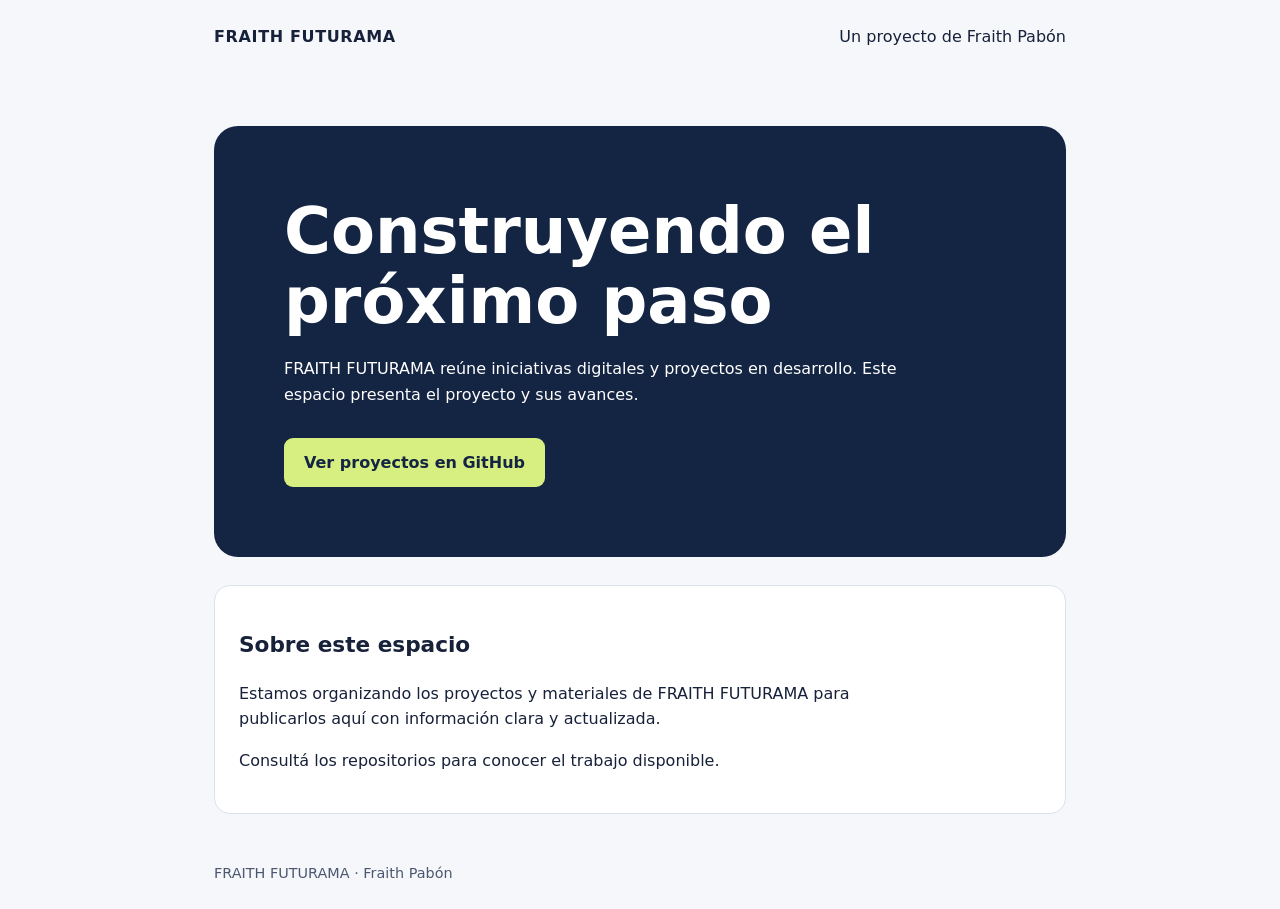
==== index.html @ 14695d74 "Add functional homepage for FRAITH FUTURAMA" ====
<!doctype html>
<html lang="es">
<head>
  <meta charset="utf-8">
  <meta name="viewport" content="width=device-width, initial-scale=1">
  <meta name="description" content="FRAITH FUTURAMA: proyectos e iniciativas de Fraith Pabón.">
  <title>FRAITH FUTURAMA</title>
  <style>
    :root { color-scheme: light; font-family: system-ui, -apple-system, Segoe UI, sans-serif; }
    * { box-sizing: border-box; }
    body { margin: 0; background: #f5f7fb; color: #17213a; line-height: 1.6; }
    header, main, footer { max-width: 900px; margin: auto; padding: 24px; }
    header { display: flex; justify-content: space-between; align-items: center; gap: 16px; }
    .brand { font-weight: 800; letter-spacing: .04em; }
    .hero { margin: 28px 0; padding: clamp(28px, 7vw, 70px); border-radius: 24px; background: #142443; color: white; }
    h1 { font-size: clamp(2rem, 6vw, 4rem); line-height: 1.1; margin: 0 0 20px; }
    h2 { font-size: 1.35rem; }
    p { max-width: 65ch; }
    .button { display: inline-block; margin-top: 14px; padding: 12px 20px; border-radius: 9px; background: #d7ee80; color: #142443; font-weight: 700; text-decoration: none; }
    .button:focus-visible, a:focus-visible { outline: 3px solid #eead4d; outline-offset: 3px; }
    .card { padding: 24px; border: 1px solid #dbe2ed; border-radius: 16px; background: white; }
    footer { color: #4b5870; font-size: .9rem; }
  </style>
</head>
<body>
  <header><span class="brand">FRAITH FUTURAMA</span><span>Un proyecto de Fraith Pabón</span></header>
  <main>
    <section class="hero" aria-labelledby="inicio">
      <h1 id="inicio">Construyendo el próximo paso</h1>
      <p>FRAITH FUTURAMA reúne iniciativas digitales y proyectos en desarrollo. Este espacio presenta el proyecto y sus avances.</p>
      <a class="button" href="https://github.com/fraith-neurolynk" rel="noopener noreferrer">Ver proyectos en GitHub</a>
    </section>
    <section class="card" aria-labelledby="proyecto">
      <h2 id="proyecto">Sobre este espacio</h2>
      <p>Estamos organizando los proyectos y materiales de FRAITH FUTURAMA para publicarlos aquí con información clara y actualizada.</p>
      <p>Consultá los repositorios para conocer el trabajo disponible.</p>
    </section>
  </main>
  <footer>FRAITH FUTURAMA · Fraith Pabón</footer>
</body>
</html>
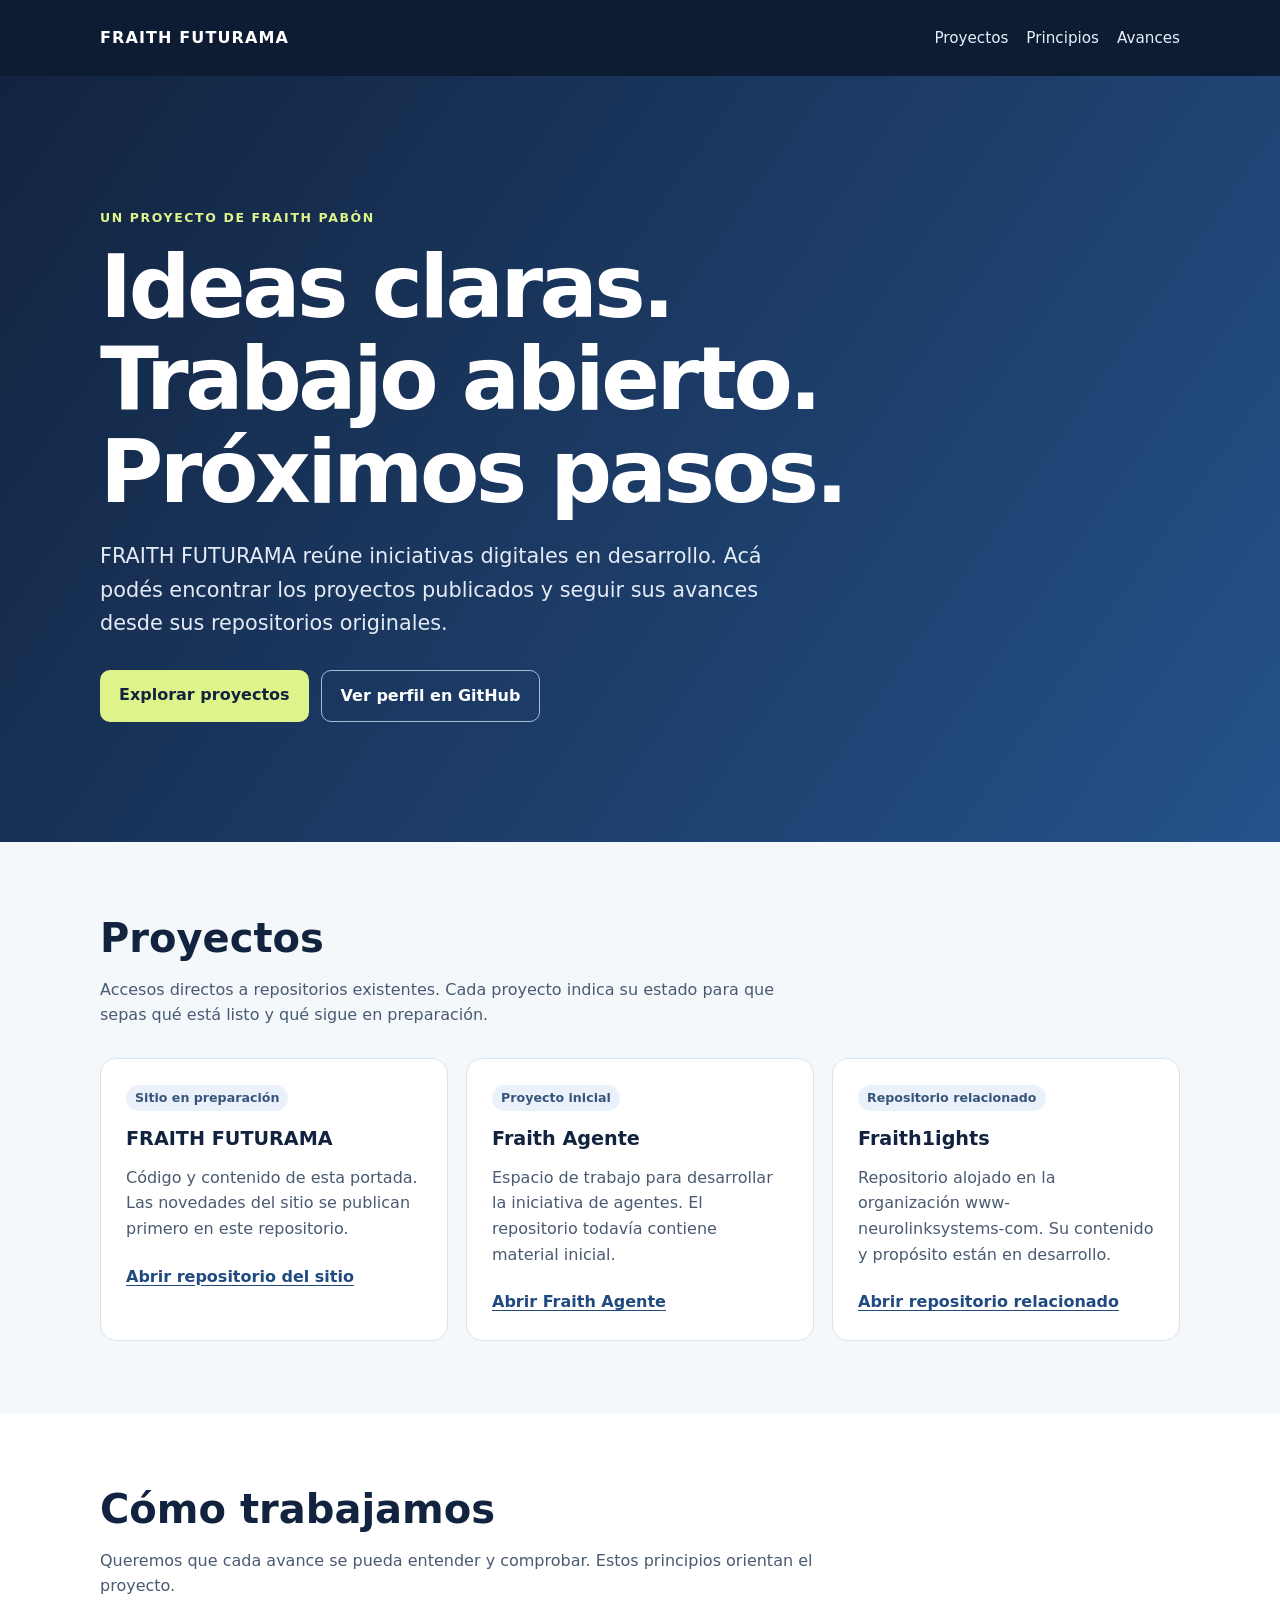
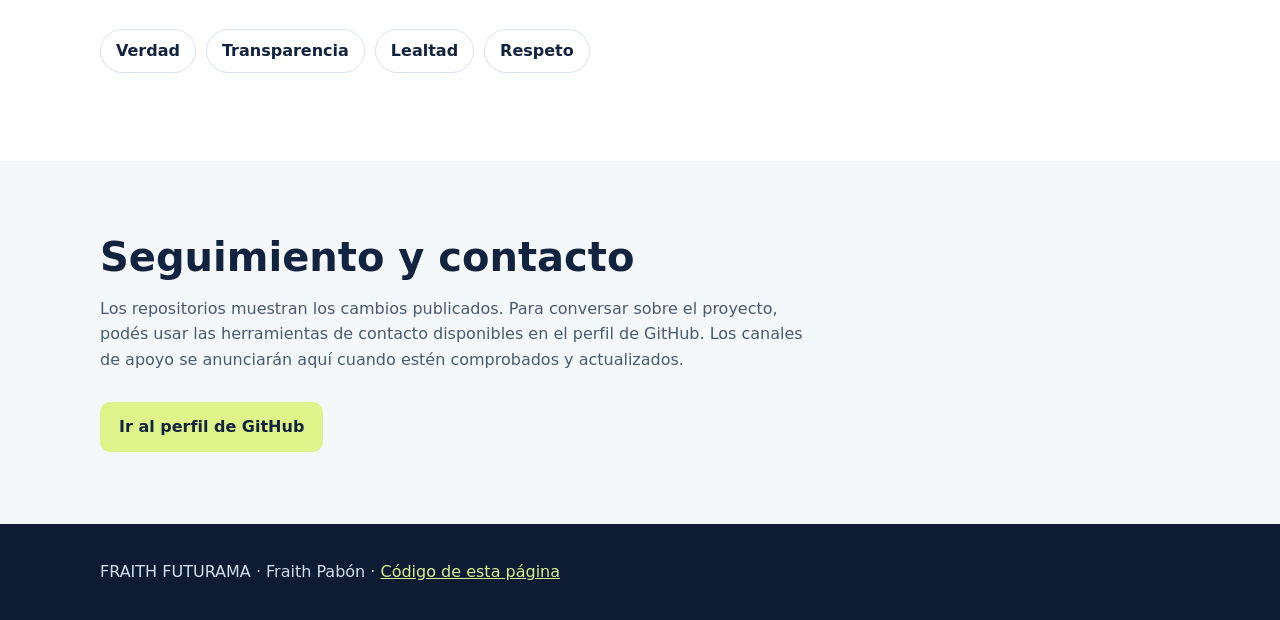
==== commit 3255d58b: "Improve homepage structure and verified project links" ====
--- a/index.html
+++ b/index.html
@@ -3,39 +3,114 @@
 <head>
   <meta charset="utf-8">
   <meta name="viewport" content="width=device-width, initial-scale=1">
-  <meta name="description" content="FRAITH FUTURAMA: proyectos e iniciativas de Fraith Pabón.">
-  <title>FRAITH FUTURAMA</title>
+  <meta name="description" content="FRAITH FUTURAMA: iniciativas digitales, proyectos abiertos y avances de Fraith Pabón.">
+  <meta name="theme-color" content="#12233f">
+  <title>FRAITH FUTURAMA · Proyectos y avances</title>
   <style>
-    :root { color-scheme: light; font-family: system-ui, -apple-system, Segoe UI, sans-serif; }
-    * { box-sizing: border-box; }
-    body { margin: 0; background: #f5f7fb; color: #17213a; line-height: 1.6; }
-    header, main, footer { max-width: 900px; margin: auto; padding: 24px; }
-    header { display: flex; justify-content: space-between; align-items: center; gap: 16px; }
-    .brand { font-weight: 800; letter-spacing: .04em; }
-    .hero { margin: 28px 0; padding: clamp(28px, 7vw, 70px); border-radius: 24px; background: #142443; color: white; }
-    h1 { font-size: clamp(2rem, 6vw, 4rem); line-height: 1.1; margin: 0 0 20px; }
-    h2 { font-size: 1.35rem; }
-    p { max-width: 65ch; }
-    .button { display: inline-block; margin-top: 14px; padding: 12px 20px; border-radius: 9px; background: #d7ee80; color: #142443; font-weight: 700; text-decoration: none; }
-    .button:focus-visible, a:focus-visible { outline: 3px solid #eead4d; outline-offset: 3px; }
-    .card { padding: 24px; border: 1px solid #dbe2ed; border-radius: 16px; background: white; }
-    footer { color: #4b5870; font-size: .9rem; }
+    :root { color-scheme: light; --ink:#12233f; --muted:#495a71; --blue:#204a80; --line:#d9e3ec; --pale:#f4f8fb; --lime:#def38a; font-family:system-ui,-apple-system,"Segoe UI",sans-serif; }
+    * { box-sizing:border-box; }
+    html { scroll-behavior:smooth; }
+    body { margin:0; color:var(--ink); background:#fff; line-height:1.6; }
+    a { color:var(--blue); }
+    a:focus-visible { outline:3px solid #e99b36; outline-offset:4px; border-radius:3px; }
+    .wrap { width:min(100% - 40px,1080px); margin-inline:auto; }
+    .skip { position:absolute; left:-9999px; top:8px; background:#fff; padding:8px; z-index:10; }
+    .skip:focus { left:8px; }
+    .top { background:#0e1c33; color:#fff; }
+    .nav { min-height:76px; display:flex; align-items:center; justify-content:space-between; gap:20px; }
+    .logo { color:#fff; text-decoration:none; font-weight:800; letter-spacing:.07em; }
+    nav { display:flex; flex-wrap:wrap; gap:18px; }
+    nav a { color:#e7effb; text-decoration:none; font-size:.95rem; }
+    nav a:hover { text-decoration:underline; }
+    .hero { padding:clamp(65px,10vw,120px) 0; background:linear-gradient(125deg,#12233f,#25528a); color:#fff; }
+    .eyebrow { color:var(--lime); font-weight:800; letter-spacing:.13em; text-transform:uppercase; font-size:.78rem; }
+    h1 { max-width:800px; font-size:clamp(2.4rem,7vw,5.4rem); line-height:1.07; margin:12px 0 22px; letter-spacing:-.04em; }
+    .lead { max-width:670px; font-size:clamp(1.05rem,2.4vw,1.3rem); color:#e4ebf6; }
+    .actions { display:flex; gap:12px; flex-wrap:wrap; margin-top:30px; }
+    .button { display:inline-block; padding:12px 19px; border-radius:10px; background:var(--lime); color:var(--ink); font-weight:800; text-decoration:none; }
+    .button.alt { background:transparent; border:1px solid #a8bdd6; color:#fff; }
+    section.content { padding:72px 0; }
+    section.shade { background:var(--pale); }
+    h2 { font-size:clamp(1.7rem,3.5vw,2.5rem); line-height:1.2; margin:0 0 15px; }
+    .intro { max-width:720px; color:var(--muted); margin:0 0 30px; }
+    .grid { display:grid; grid-template-columns:repeat(auto-fit,minmax(250px,1fr)); gap:18px; }
+    .card { border:1px solid var(--line); border-radius:16px; background:#fff; padding:25px; }
+    .card h3 { margin:0 0 10px; font-size:1.2rem; }
+    .card p { color:var(--muted); margin:0 0 22px; }
+    .card a { font-weight:750; text-underline-offset:3px; overflow-wrap:anywhere; }
+    .tag { display:inline-block; color:#37557b; background:#eaf1fa; padding:3px 9px; border-radius:99px; font-size:.79rem; font-weight:700; margin-bottom:13px; }
+    .values { display:flex; gap:10px; flex-wrap:wrap; padding:0; list-style:none; }
+    .values li { border:1px solid var(--line); border-radius:99px; padding:8px 15px; font-weight:700; }
+    footer { background:#0e1c33; color:#d3deed; padding:35px 0; }
+    footer a { color:#d8ee93; }
+    @media(max-width:650px) { .nav { align-items:flex-start; flex-direction:column; padding-block:17px; } nav { gap:12px; } section.content { padding:52px 0; } }
   </style>
 </head>
 <body>
-  <header><span class="brand">FRAITH FUTURAMA</span><span>Un proyecto de Fraith Pabón</span></header>
-  <main>
-    <section class="hero" aria-labelledby="inicio">
-      <h1 id="inicio">Construyendo el próximo paso</h1>
-      <p>FRAITH FUTURAMA reúne iniciativas digitales y proyectos en desarrollo. Este espacio presenta el proyecto y sus avances.</p>
-      <a class="button" href="https://github.com/fraith-neurolynk" rel="noopener noreferrer">Ver proyectos en GitHub</a>
+  <a class="skip" href="#contenido">Saltar al contenido</a>
+  <header class="top">
+    <div class="wrap nav">
+      <a class="logo" href="#inicio">FRAITH FUTURAMA</a>
+      <nav aria-label="Navegación principal">
+        <a href="#proyectos">Proyectos</a>
+        <a href="#principios">Principios</a>
+        <a href="#avances">Avances</a>
+      </nav>
+    </div>
+  </header>
+  <main id="contenido">
+    <div class="hero" id="inicio">
+      <div class="wrap">
+        <p class="eyebrow">Un proyecto de Fraith Pabón</p>
+        <h1>Ideas claras. Trabajo abierto. Próximos pasos.</h1>
+        <p class="lead">FRAITH FUTURAMA reúne iniciativas digitales en desarrollo. Acá podés encontrar los proyectos publicados y seguir sus avances desde sus repositorios originales.</p>
+        <div class="actions">
+          <a class="button" href="#proyectos">Explorar proyectos</a>
+          <a class="button alt" href="https://github.com/fraith-neurolynk">Ver perfil en GitHub</a>
+        </div>
+      </div>
+    </div>
+    <section class="content shade" id="proyectos" aria-labelledby="titulo-proyectos">
+      <div class="wrap">
+        <h2 id="titulo-proyectos">Proyectos</h2>
+        <p class="intro">Accesos directos a repositorios existentes. Cada proyecto indica su estado para que sepas qué está listo y qué sigue en preparación.</p>
+        <div class="grid">
+          <article class="card">
+            <span class="tag">Sitio en preparación</span>
+            <h3>FRAITH FUTURAMA</h3>
+            <p>Código y contenido de esta portada. Las novedades del sitio se publican primero en este repositorio.</p>
+            <a href="https://github.com/fraith-neurolynk/fraith1ights.github.io">Abrir repositorio del sitio</a>
+          </article>
+          <article class="card">
+            <span class="tag">Proyecto inicial</span>
+            <h3>Fraith Agente</h3>
+            <p>Espacio de trabajo para desarrollar la iniciativa de agentes. El repositorio todavía contiene material inicial.</p>
+            <a href="https://github.com/fraith-neurolynk/fraith-agente">Abrir Fraith Agente</a>
+          </article>
+          <article class="card">
+            <span class="tag">Repositorio relacionado</span>
+            <h3>Fraith1ights</h3>
+            <p>Repositorio alojado en la organización www-neurolinksystems-com. Su contenido y propósito están en desarrollo.</p>
+            <a href="https://github.com/www-neurolinksystems-com/fraith1ights">Abrir repositorio relacionado</a>
+          </article>
+        </div>
+      </div>
     </section>
-    <section class="card" aria-labelledby="proyecto">
-      <h2 id="proyecto">Sobre este espacio</h2>
-      <p>Estamos organizando los proyectos y materiales de FRAITH FUTURAMA para publicarlos aquí con información clara y actualizada.</p>
-      <p>Consultá los repositorios para conocer el trabajo disponible.</p>
+    <section class="content" id="principios" aria-labelledby="titulo-principios">
+      <div class="wrap">
+        <h2 id="titulo-principios">Cómo trabajamos</h2>
+        <p class="intro">Queremos que cada avance se pueda entender y comprobar. Estos principios orientan el proyecto.</p>
+        <ul class="values"><li>Verdad</li><li>Transparencia</li><li>Lealtad</li><li>Respeto</li></ul>
+      </div>
+    </section>
+    <section class="content shade" id="avances" aria-labelledby="titulo-avances">
+      <div class="wrap">
+        <h2 id="titulo-avances">Seguimiento y contacto</h2>
+        <p class="intro">Los repositorios muestran los cambios publicados. Para conversar sobre el proyecto, podés usar las herramientas de contacto disponibles en el perfil de GitHub. Los canales de apoyo se anunciarán aquí cuando estén comprobados y actualizados.</p>
+        <a class="button" href="https://github.com/fraith-neurolynk">Ir al perfil de GitHub</a>
+      </div>
     </section>
   </main>
-  <footer>FRAITH FUTURAMA · Fraith Pabón</footer>
+  <footer><div class="wrap">FRAITH FUTURAMA · Fraith Pabón · <a href="https://github.com/fraith-neurolynk/fraith1ights.github.io">Código de esta página</a></div></footer>
 </body>
 </html>
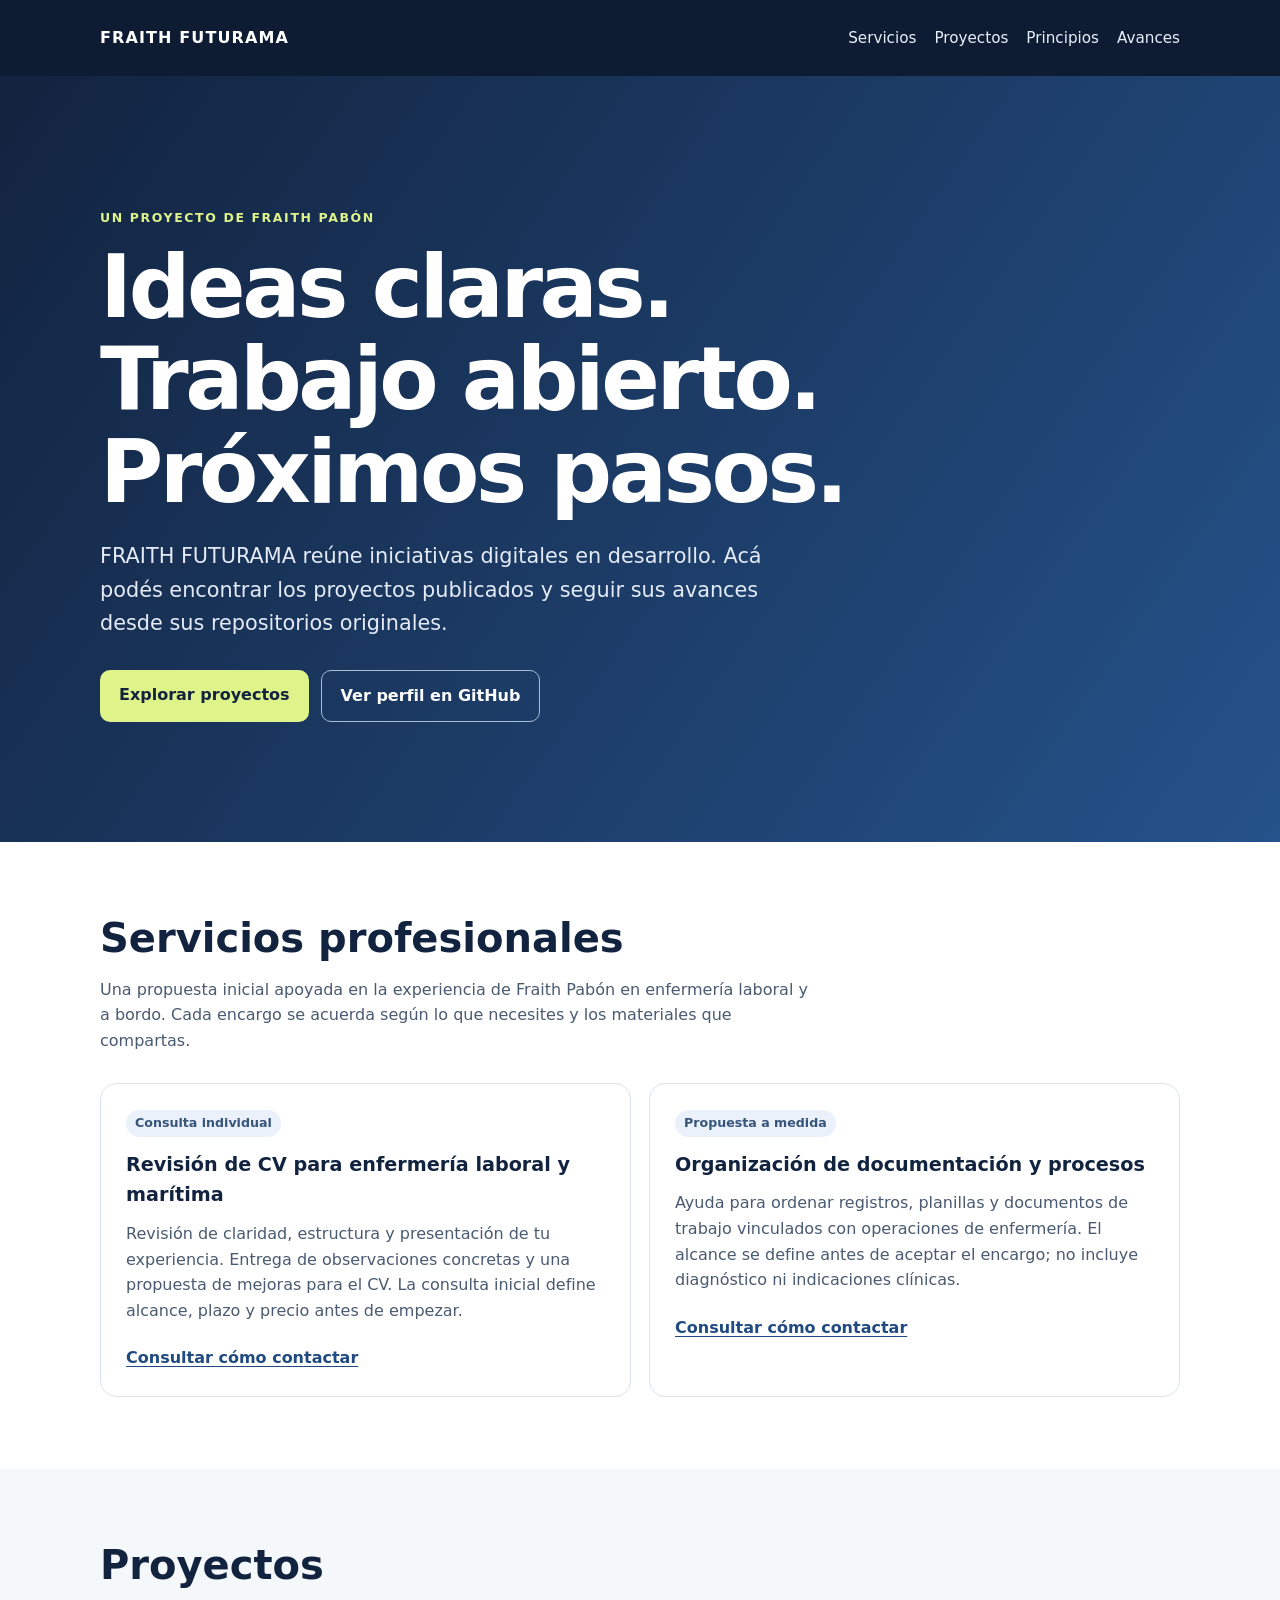
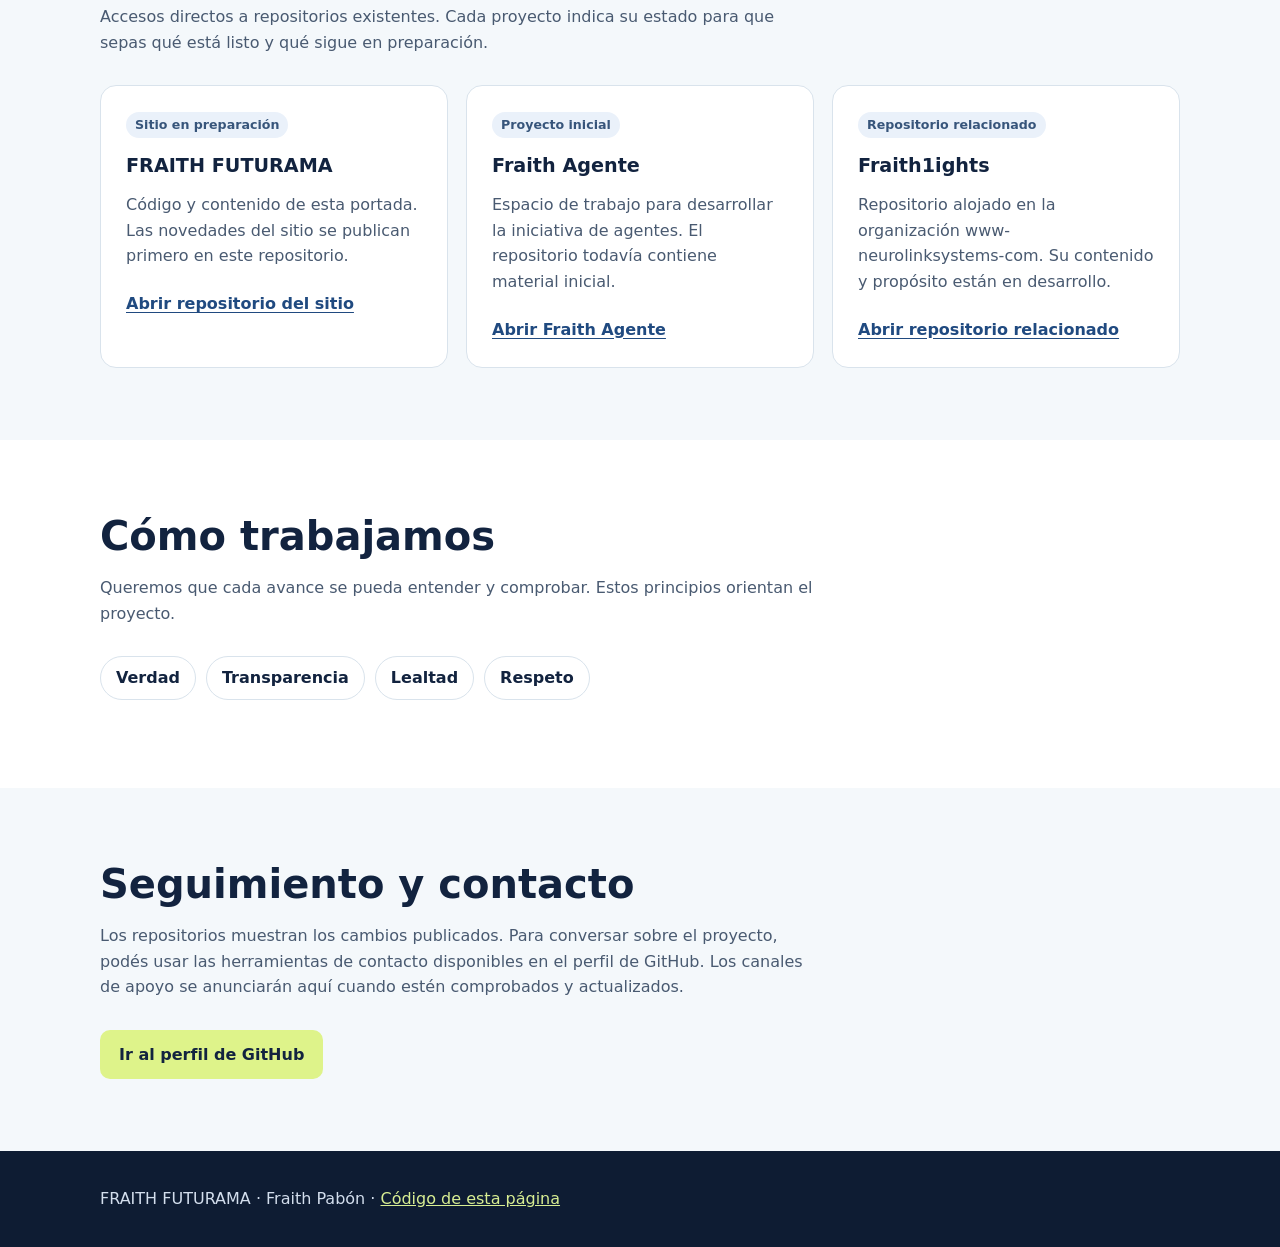
==== commit c86982cd: "Presentar servicios profesionales concretos en la portada" ====
--- a/index.html
+++ b/index.html
@@ -52,6 +52,7 @@
     <div class="wrap nav">
       <a class="logo" href="#inicio">FRAITH FUTURAMA</a>
       <nav aria-label="Navegación principal">
+        <a href="#servicios">Servicios</a>
         <a href="#proyectos">Proyectos</a>
         <a href="#principios">Principios</a>
         <a href="#avances">Avances</a>
@@ -70,6 +71,26 @@
         </div>
       </div>
     </div>
+    <section class="content" id="servicios" aria-labelledby="titulo-servicios">
+      <div class="wrap">
+        <h2 id="titulo-servicios">Servicios profesionales</h2>
+        <p class="intro">Una propuesta inicial apoyada en la experiencia de Fraith Pabón en enfermería laboral y a bordo. Cada encargo se acuerda según lo que necesites y los materiales que compartas.</p>
+        <div class="grid">
+          <article class="card">
+            <span class="tag">Consulta individual</span>
+            <h3>Revisión de CV para enfermería laboral y marítima</h3>
+            <p>Revisión de claridad, estructura y presentación de tu experiencia. Entrega de observaciones concretas y una propuesta de mejoras para el CV. La consulta inicial define alcance, plazo y precio antes de empezar.</p>
+            <a href="#avances">Consultar cómo contactar</a>
+          </article>
+          <article class="card">
+            <span class="tag">Propuesta a medida</span>
+            <h3>Organización de documentación y procesos</h3>
+            <p>Ayuda para ordenar registros, planillas y documentos de trabajo vinculados con operaciones de enfermería. El alcance se define antes de aceptar el encargo; no incluye diagnóstico ni indicaciones clínicas.</p>
+            <a href="#avances">Consultar cómo contactar</a>
+          </article>
+        </div>
+      </div>
+    </section>
     <section class="content shade" id="proyectos" aria-labelledby="titulo-proyectos">
       <div class="wrap">
         <h2 id="titulo-proyectos">Proyectos</h2>
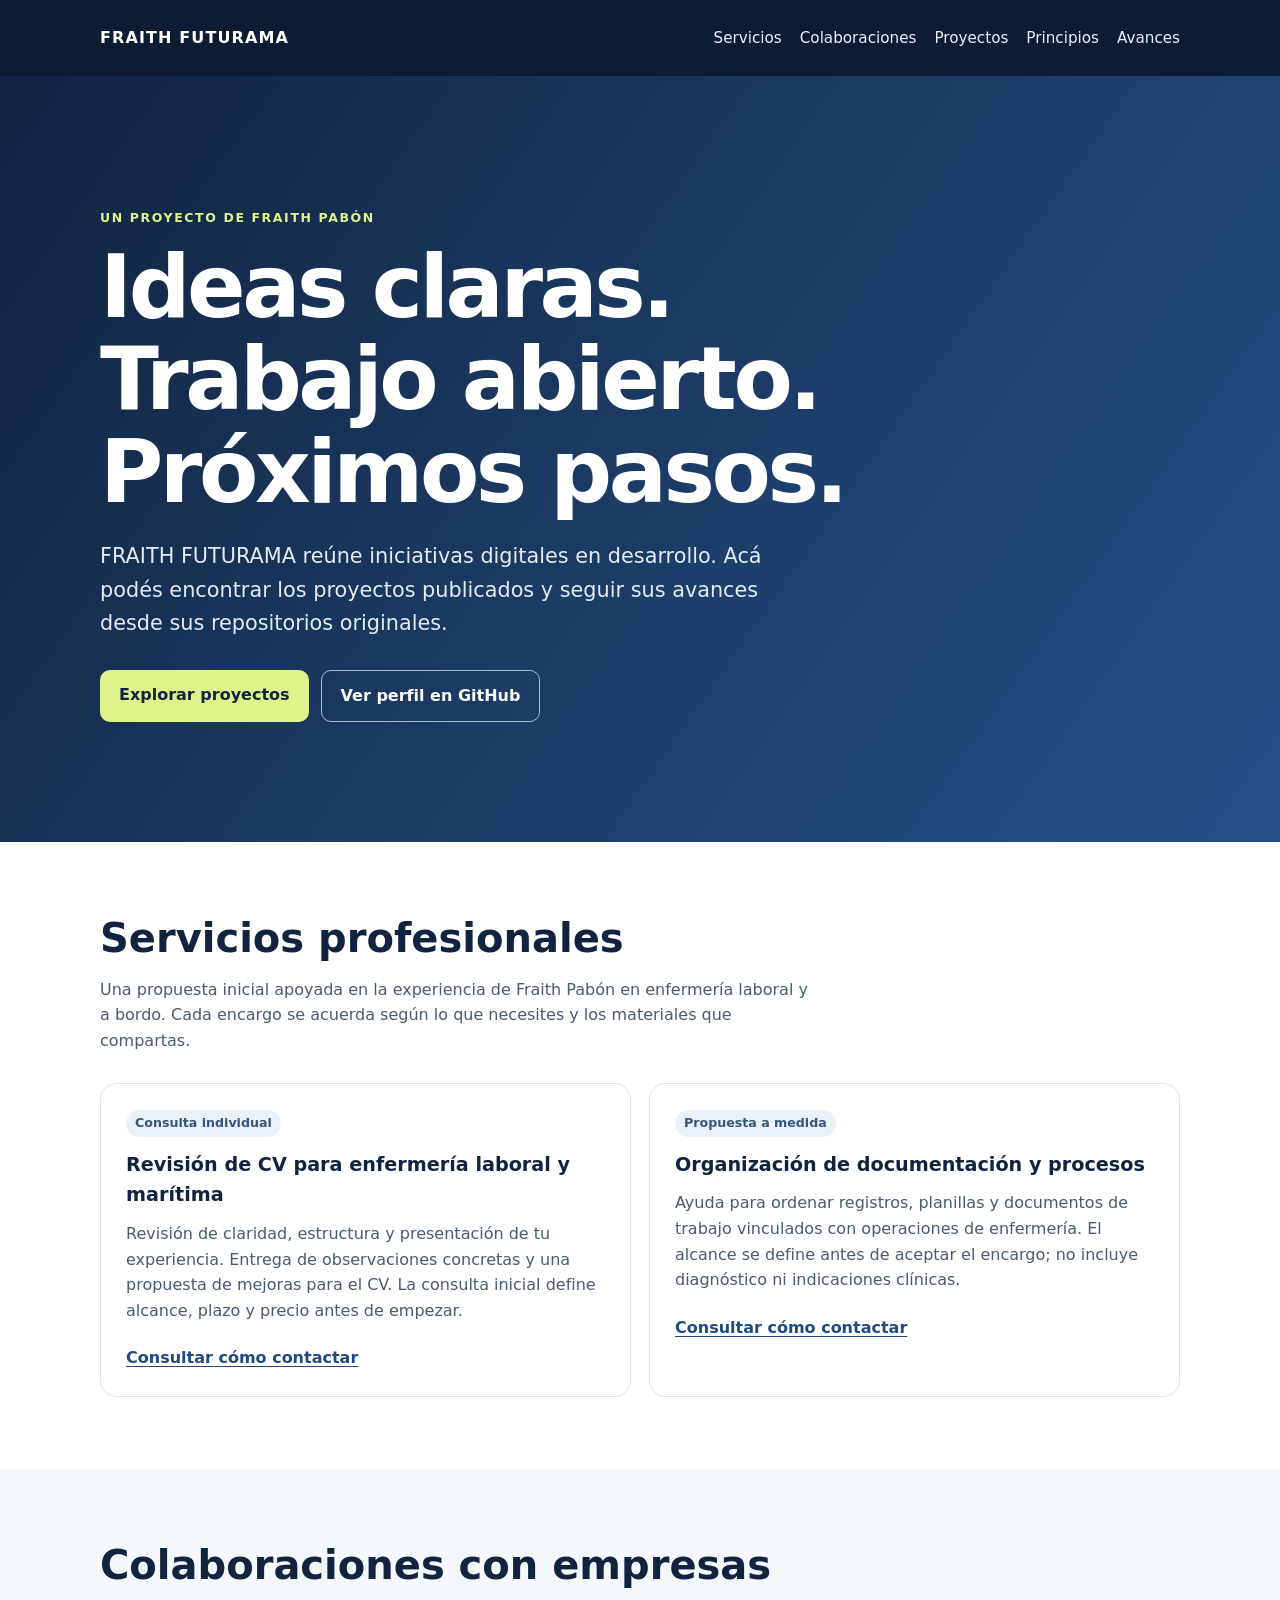
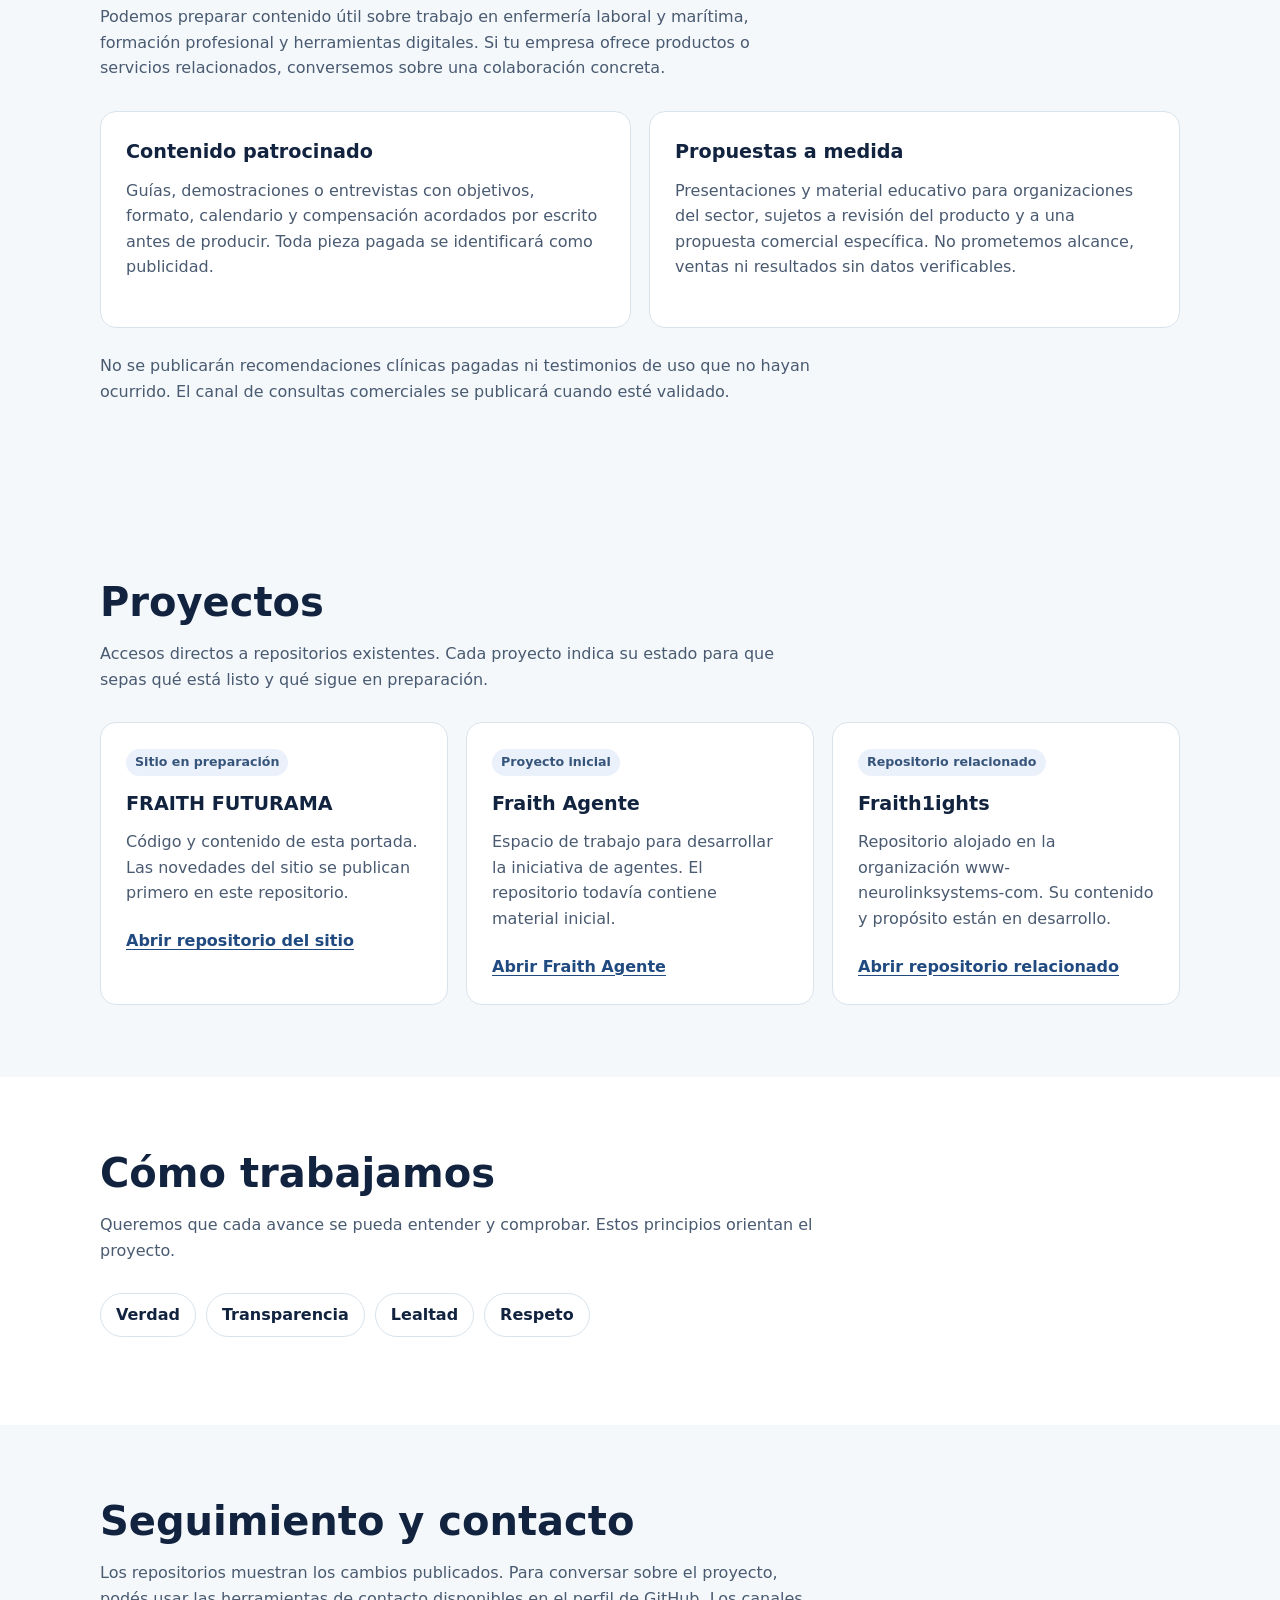
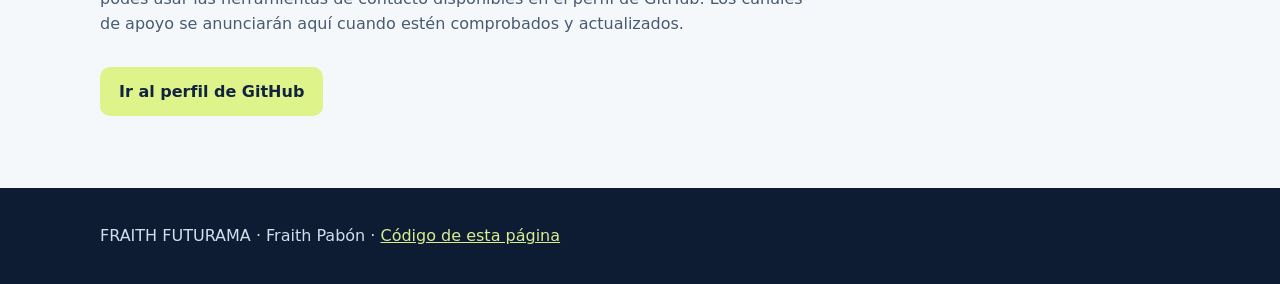
==== commit b72c93d9: "Abrir línea de colaboraciones comerciales transparentes" ====
--- a/index.html
+++ b/index.html
@@ -53,6 +53,7 @@
       <a class="logo" href="#inicio">FRAITH FUTURAMA</a>
       <nav aria-label="Navegación principal">
         <a href="#servicios">Servicios</a>
+        <a href="#colaboraciones">Colaboraciones</a>
         <a href="#proyectos">Proyectos</a>
         <a href="#principios">Principios</a>
         <a href="#avances">Avances</a>
@@ -89,6 +90,23 @@
             <a href="#avances">Consultar cómo contactar</a>
           </article>
         </div>
+      </div>
+    </section>
+    <section class="content shade" id="colaboraciones" aria-labelledby="titulo-colaboraciones">
+      <div class="wrap">
+        <h2 id="titulo-colaboraciones">Colaboraciones con empresas</h2>
+        <p class="intro">Podemos preparar contenido útil sobre trabajo en enfermería laboral y marítima, formación profesional y herramientas digitales. Si tu empresa ofrece productos o servicios relacionados, conversemos sobre una colaboración concreta.</p>
+        <div class="grid">
+          <article class="card">
+            <h3>Contenido patrocinado</h3>
+            <p>Guías, demostraciones o entrevistas con objetivos, formato, calendario y compensación acordados por escrito antes de producir. Toda pieza pagada se identificará como publicidad.</p>
+          </article>
+          <article class="card">
+            <h3>Propuestas a medida</h3>
+            <p>Presentaciones y material educativo para organizaciones del sector, sujetos a revisión del producto y a una propuesta comercial específica. No prometemos alcance, ventas ni resultados sin datos verificables.</p>
+          </article>
+        </div>
+        <p class="intro" style="margin-top:25px">No se publicarán recomendaciones clínicas pagadas ni testimonios de uso que no hayan ocurrido. El canal de consultas comerciales se publicará cuando esté validado.</p>
       </div>
     </section>
     <section class="content shade" id="proyectos" aria-labelledby="titulo-proyectos">
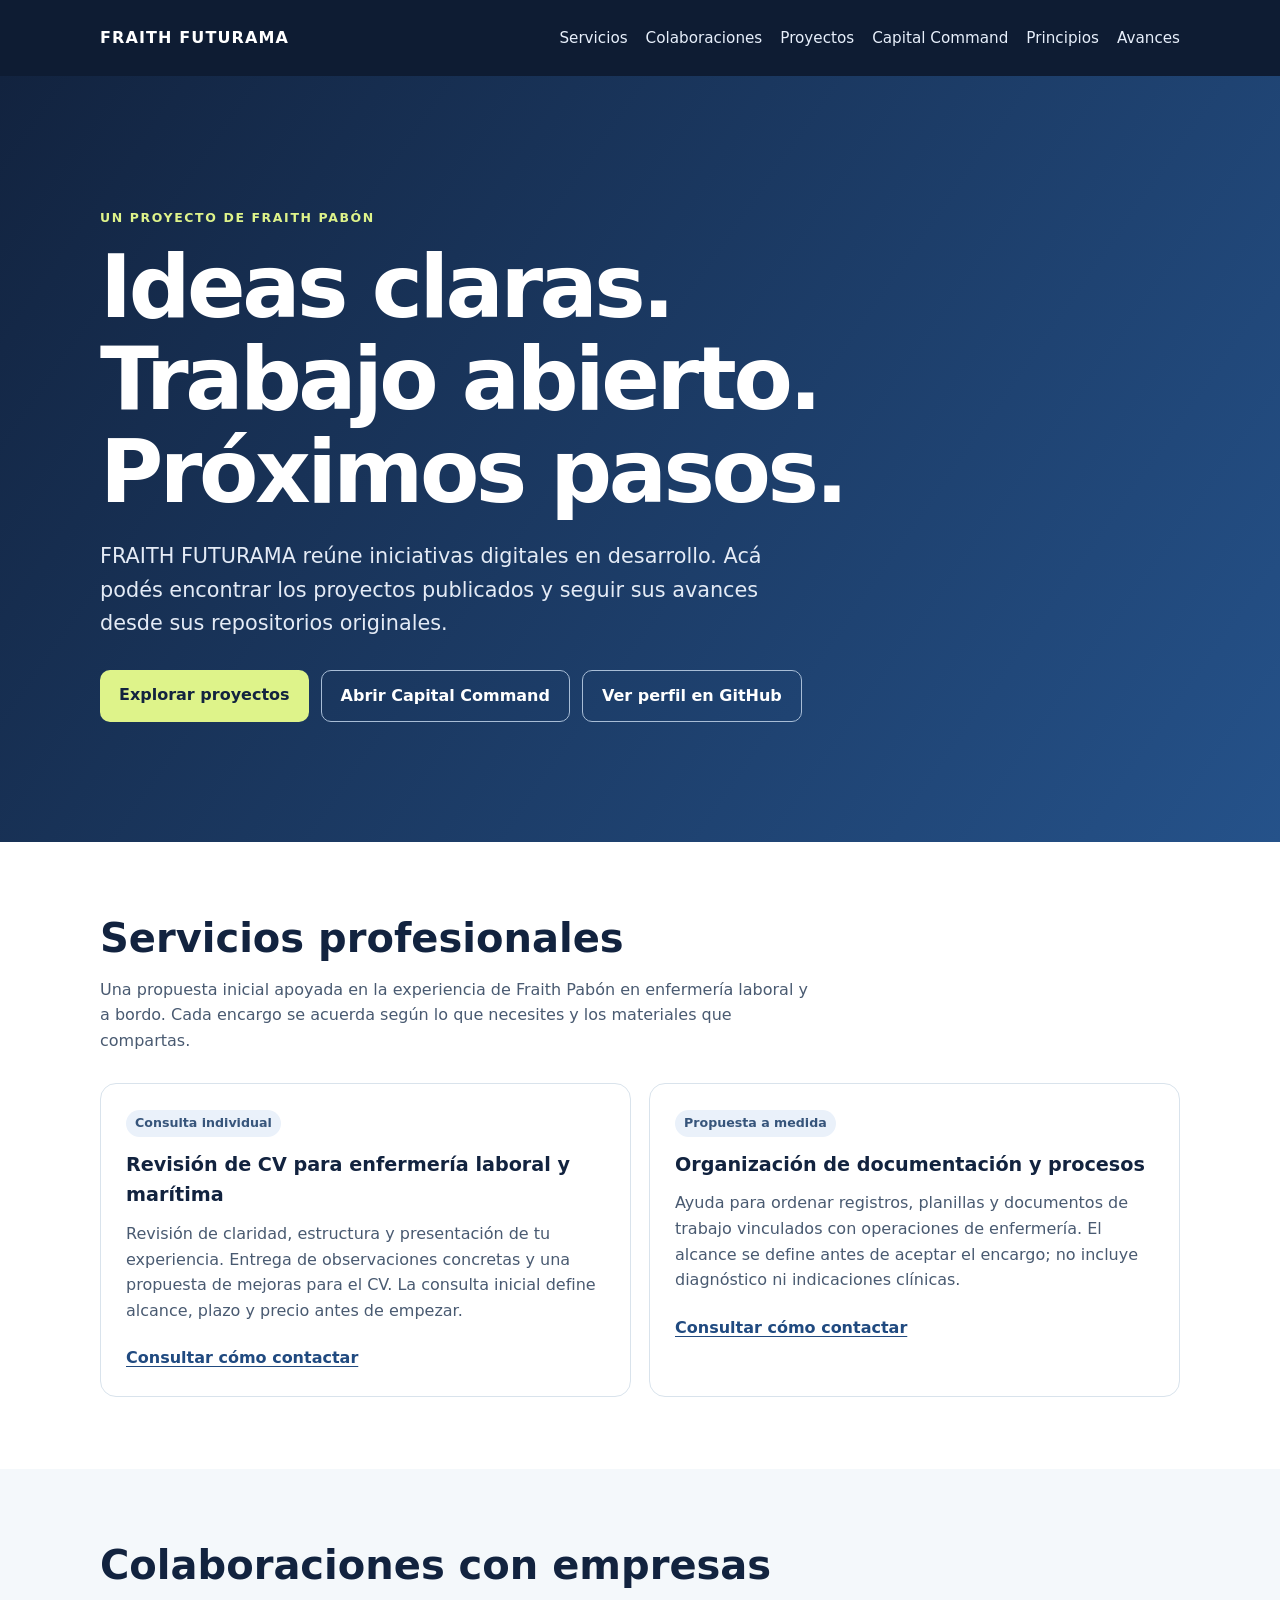
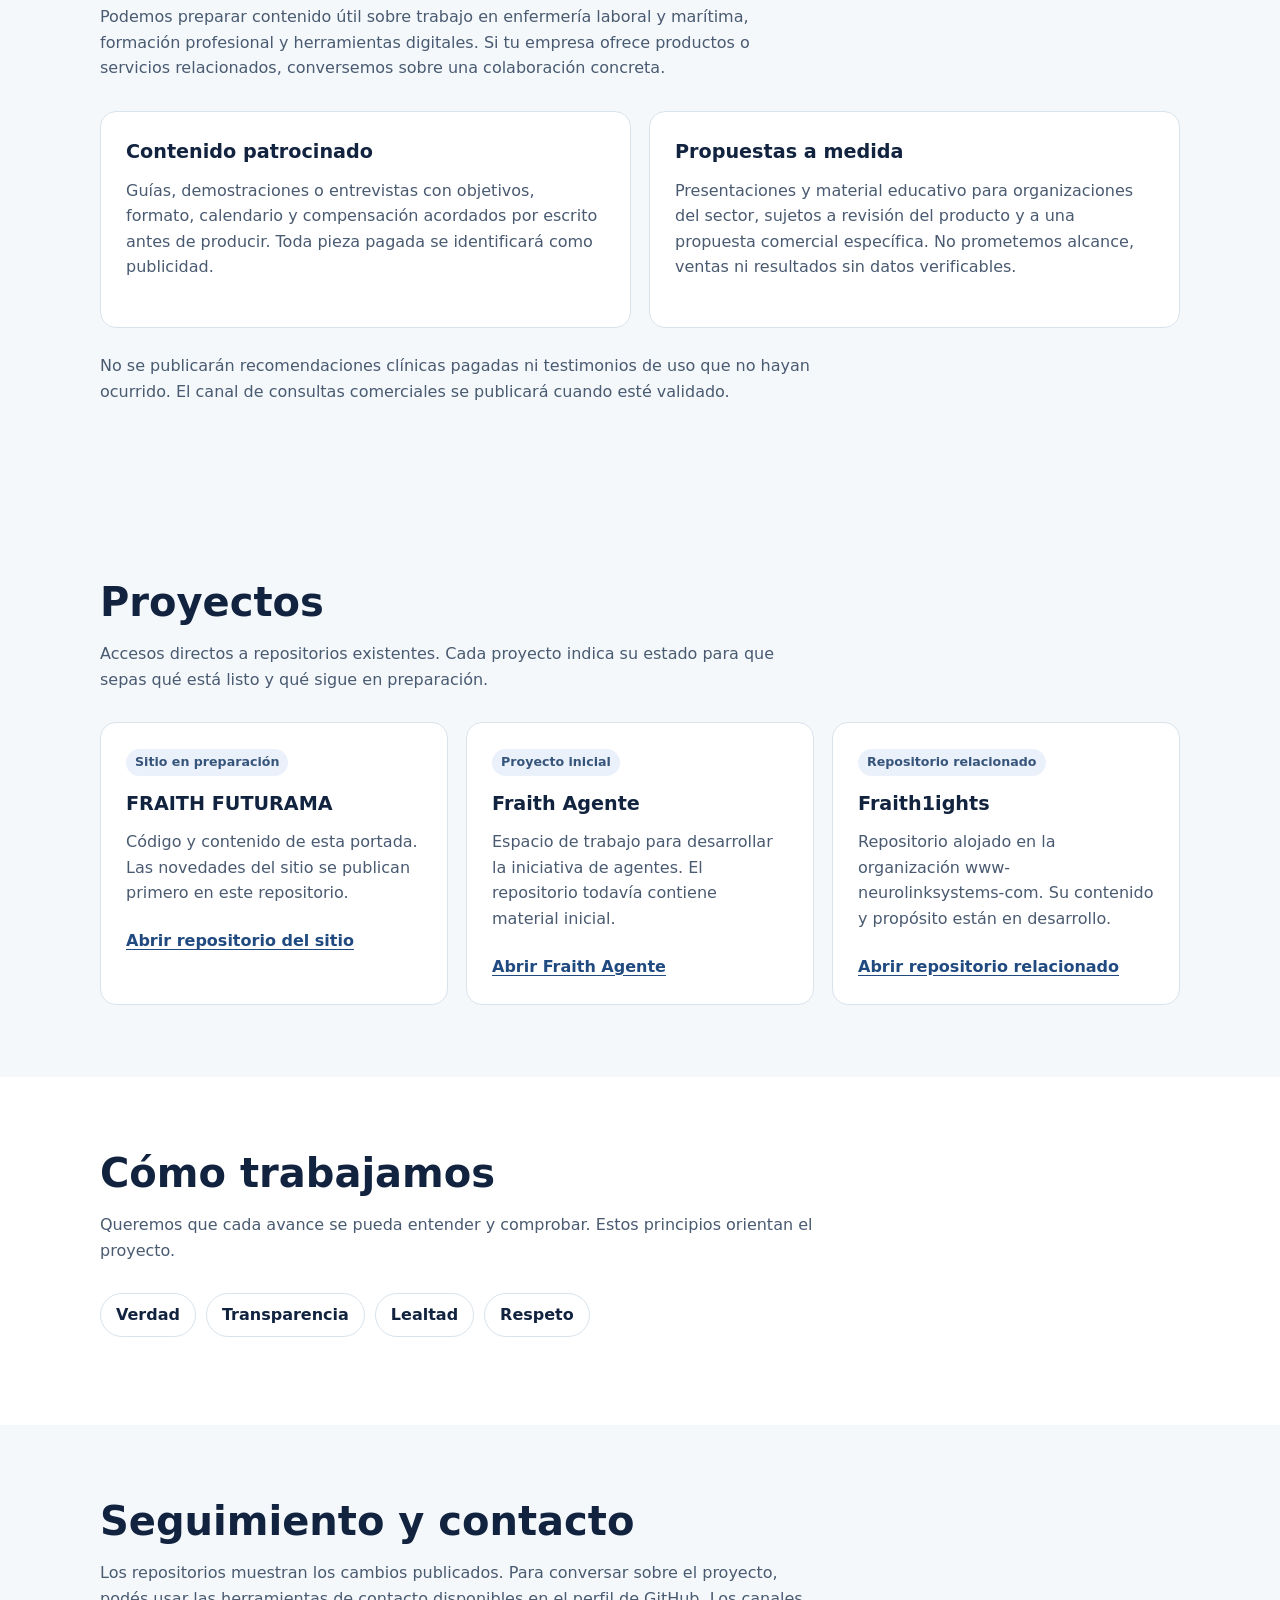
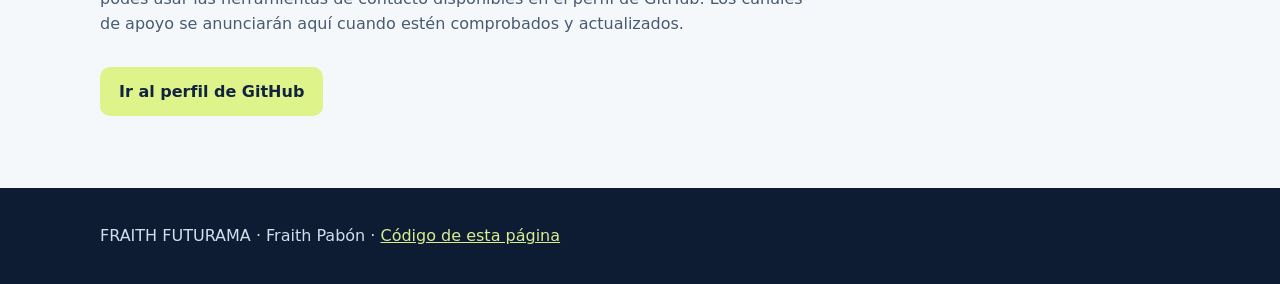
==== commit 41e61a3f: "Link Capital Command from public site" ====
--- a/index.html
+++ b/index.html
@@ -55,6 +55,7 @@
         <a href="#servicios">Servicios</a>
         <a href="#colaboraciones">Colaboraciones</a>
         <a href="#proyectos">Proyectos</a>
+        <a href="capital-command/">Capital Command</a>
         <a href="#principios">Principios</a>
         <a href="#avances">Avances</a>
       </nav>
@@ -68,6 +69,7 @@
         <p class="lead">FRAITH FUTURAMA reúne iniciativas digitales en desarrollo. Acá podés encontrar los proyectos publicados y seguir sus avances desde sus repositorios originales.</p>
         <div class="actions">
           <a class="button" href="#proyectos">Explorar proyectos</a>
+          <a class="button alt" href="capital-command/">Abrir Capital Command</a>
           <a class="button alt" href="https://github.com/fraith-neurolynk">Ver perfil en GitHub</a>
         </div>
       </div>
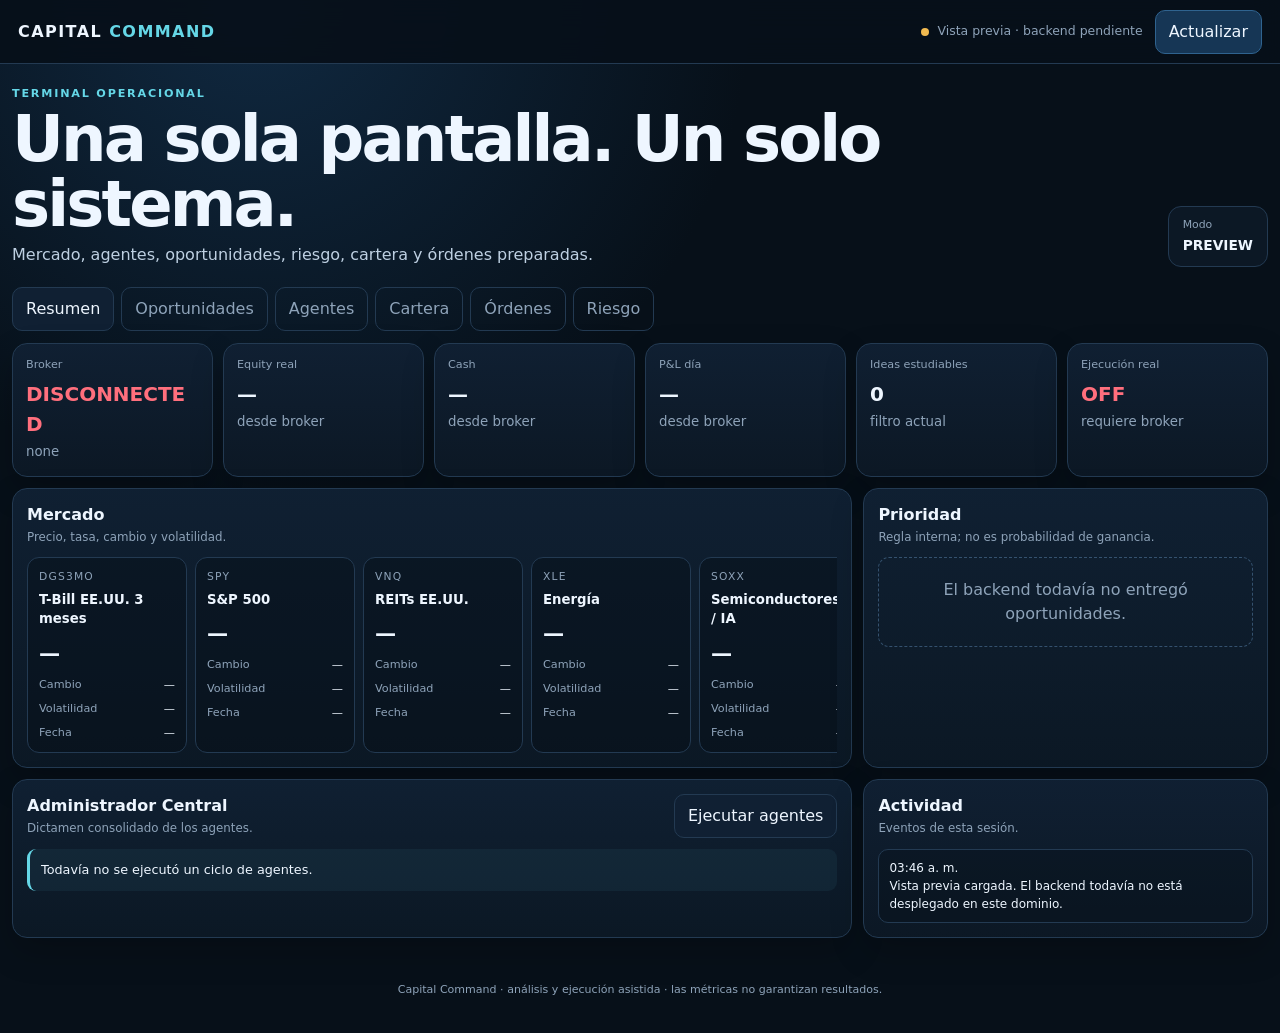
==== commit 9304adf7: "Rebuild as focused Capital Command platform" ====
--- a/index.html
+++ b/index.html
@@ -2,156 +2,140 @@
 <html lang="es">
 <head>
   <meta charset="utf-8">
-  <meta name="viewport" content="width=device-width, initial-scale=1">
-  <meta name="description" content="FRAITH FUTURAMA: iniciativas digitales, proyectos abiertos y avances de Fraith Pabón.">
-  <meta name="theme-color" content="#12233f">
-  <title>FRAITH FUTURAMA · Proyectos y avances</title>
-  <style>
-    :root { color-scheme: light; --ink:#12233f; --muted:#495a71; --blue:#204a80; --line:#d9e3ec; --pale:#f4f8fb; --lime:#def38a; font-family:system-ui,-apple-system,"Segoe UI",sans-serif; }
-    * { box-sizing:border-box; }
-    html { scroll-behavior:smooth; }
-    body { margin:0; color:var(--ink); background:#fff; line-height:1.6; }
-    a { color:var(--blue); }
-    a:focus-visible { outline:3px solid #e99b36; outline-offset:4px; border-radius:3px; }
-    .wrap { width:min(100% - 40px,1080px); margin-inline:auto; }
-    .skip { position:absolute; left:-9999px; top:8px; background:#fff; padding:8px; z-index:10; }
-    .skip:focus { left:8px; }
-    .top { background:#0e1c33; color:#fff; }
-    .nav { min-height:76px; display:flex; align-items:center; justify-content:space-between; gap:20px; }
-    .logo { color:#fff; text-decoration:none; font-weight:800; letter-spacing:.07em; }
-    nav { display:flex; flex-wrap:wrap; gap:18px; }
-    nav a { color:#e7effb; text-decoration:none; font-size:.95rem; }
-    nav a:hover { text-decoration:underline; }
-    .hero { padding:clamp(65px,10vw,120px) 0; background:linear-gradient(125deg,#12233f,#25528a); color:#fff; }
-    .eyebrow { color:var(--lime); font-weight:800; letter-spacing:.13em; text-transform:uppercase; font-size:.78rem; }
-    h1 { max-width:800px; font-size:clamp(2.4rem,7vw,5.4rem); line-height:1.07; margin:12px 0 22px; letter-spacing:-.04em; }
-    .lead { max-width:670px; font-size:clamp(1.05rem,2.4vw,1.3rem); color:#e4ebf6; }
-    .actions { display:flex; gap:12px; flex-wrap:wrap; margin-top:30px; }
-    .button { display:inline-block; padding:12px 19px; border-radius:10px; background:var(--lime); color:var(--ink); font-weight:800; text-decoration:none; }
-    .button.alt { background:transparent; border:1px solid #a8bdd6; color:#fff; }
-    section.content { padding:72px 0; }
-    section.shade { background:var(--pale); }
-    h2 { font-size:clamp(1.7rem,3.5vw,2.5rem); line-height:1.2; margin:0 0 15px; }
-    .intro { max-width:720px; color:var(--muted); margin:0 0 30px; }
-    .grid { display:grid; grid-template-columns:repeat(auto-fit,minmax(250px,1fr)); gap:18px; }
-    .card { border:1px solid var(--line); border-radius:16px; background:#fff; padding:25px; }
-    .card h3 { margin:0 0 10px; font-size:1.2rem; }
-    .card p { color:var(--muted); margin:0 0 22px; }
-    .card a { font-weight:750; text-underline-offset:3px; overflow-wrap:anywhere; }
-    .tag { display:inline-block; color:#37557b; background:#eaf1fa; padding:3px 9px; border-radius:99px; font-size:.79rem; font-weight:700; margin-bottom:13px; }
-    .values { display:flex; gap:10px; flex-wrap:wrap; padding:0; list-style:none; }
-    .values li { border:1px solid var(--line); border-radius:99px; padding:8px 15px; font-weight:700; }
-    footer { background:#0e1c33; color:#d3deed; padding:35px 0; }
-    footer a { color:#d8ee93; }
-    @media(max-width:650px) { .nav { align-items:flex-start; flex-direction:column; padding-block:17px; } nav { gap:12px; } section.content { padding:52px 0; } }
-  </style>
+  <meta name="viewport" content="width=device-width,initial-scale=1">
+  <meta name="theme-color" content="#071019">
+  <meta name="description" content="Capital Command — terminal de inversión asistida por agentes.">
+  <title>Capital Command</title>
+  <link rel="stylesheet" href="styles.css">
 </head>
 <body>
-  <a class="skip" href="#contenido">Saltar al contenido</a>
-  <header class="top">
-    <div class="wrap nav">
-      <a class="logo" href="#inicio">FRAITH FUTURAMA</a>
-      <nav aria-label="Navegación principal">
-        <a href="#servicios">Servicios</a>
-        <a href="#colaboraciones">Colaboraciones</a>
-        <a href="#proyectos">Proyectos</a>
-        <a href="capital-command/">Capital Command</a>
-        <a href="#principios">Principios</a>
-        <a href="#avances">Avances</a>
-      </nav>
+<header class="topbar">
+  <div class="brand">CAPITAL <span>COMMAND</span></div>
+  <div class="system-state"><span id="liveDot" class="dot amber"></span><span id="systemLabel">Conectando…</span></div>
+  <button id="refreshBtn" class="btn primary">Actualizar</button>
+</header>
+
+<main class="shell">
+  <section class="hero">
+    <div>
+      <div class="eyebrow">TERMINAL OPERACIONAL</div>
+      <h1>Una sola pantalla. Un solo sistema.</h1>
+      <p>Mercado, agentes, oportunidades, riesgo, cartera y órdenes preparadas.</p>
     </div>
-  </header>
-  <main id="contenido">
-    <div class="hero" id="inicio">
-      <div class="wrap">
-        <p class="eyebrow">Un proyecto de Fraith Pabón</p>
-        <h1>Ideas claras. Trabajo abierto. Próximos pasos.</h1>
-        <p class="lead">FRAITH FUTURAMA reúne iniciativas digitales en desarrollo. Acá podés encontrar los proyectos publicados y seguir sus avances desde sus repositorios originales.</p>
-        <div class="actions">
-          <a class="button" href="#proyectos">Explorar proyectos</a>
-          <a class="button alt" href="capital-command/">Abrir Capital Command</a>
-          <a class="button alt" href="https://github.com/fraith-neurolynk">Ver perfil en GitHub</a>
+    <div class="modebox">
+      <span>Modo</span>
+      <strong id="tradingMode">—</strong>
+    </div>
+  </section>
+
+  <nav class="tabs">
+    <button class="tab active" data-view="overview">Resumen</button>
+    <button class="tab" data-view="opportunities">Oportunidades</button>
+    <button class="tab" data-view="agents">Agentes</button>
+    <button class="tab" data-view="portfolio">Cartera</button>
+    <button class="tab" data-view="orders">Órdenes</button>
+    <button class="tab" data-view="risk">Riesgo</button>
+  </nav>
+
+  <section id="view-overview" class="view active">
+    <div class="kpis">
+      <article class="kpi"><span>Broker</span><strong id="brokerState">—</strong><small id="brokerProvider">—</small></article>
+      <article class="kpi"><span>Equity real</span><strong id="equity">—</strong><small>desde broker</small></article>
+      <article class="kpi"><span>Cash</span><strong id="cash">—</strong><small>desde broker</small></article>
+      <article class="kpi"><span>P&L día</span><strong id="dayPnl">—</strong><small>desde broker</small></article>
+      <article class="kpi"><span>Ideas estudiables</span><strong id="studyCount">—</strong><small>filtro actual</small></article>
+      <article class="kpi"><span>Ejecución real</span><strong id="executionState">OFF</strong><small>requiere broker</small></article>
+    </div>
+
+    <div class="grid two">
+      <article class="panel">
+        <div class="panel-head"><div><h2>Mercado</h2><p>Precio, tasa, cambio y volatilidad.</p></div></div>
+        <div id="marketCards" class="market-grid"></div>
+      </article>
+      <article class="panel">
+        <div class="panel-head"><div><h2>Prioridad</h2><p>Regla interna; no es probabilidad de ganancia.</p></div></div>
+        <div id="priorityList" class="stack"></div>
+      </article>
+    </div>
+
+    <div class="grid two">
+      <article class="panel">
+        <div class="panel-head">
+          <div><h2>Administrador Central</h2><p>Dictamen consolidado de los agentes.</p></div>
+          <button id="runAgentsBtn" class="btn">Ejecutar agentes</button>
         </div>
+        <div id="centralDecision" class="decision">Todavía no se ejecutó un ciclo de agentes.</div>
+      </article>
+      <article class="panel">
+        <div class="panel-head"><div><h2>Actividad</h2><p>Eventos de esta sesión.</p></div></div>
+        <div id="activityLog" class="stack"></div>
+      </article>
+    </div>
+  </section>
+
+  <section id="view-opportunities" class="view">
+    <article class="panel">
+      <div class="panel-head"><div><h2>Radar de oportunidades</h2><p>Ordenado por prioridad y riesgo.</p></div></div>
+      <div class="tablewrap">
+        <table>
+          <thead><tr><th>Activo</th><th>Prioridad</th><th>Riesgo</th><th>Decisión</th><th>Tesis</th><th>Dato</th></tr></thead>
+          <tbody id="opportunityRows"></tbody>
+        </table>
       </div>
+    </article>
+  </section>
+
+  <section id="view-agents" class="view">
+    <article class="panel">
+      <div class="panel-head"><div><h2>Mesa multiagente</h2><p>Especialistas, control y administrador central.</p></div><button id="runAgentsBtn2" class="btn primary">Ejecutar ciclo</button></div>
+      <div id="agentGrid" class="agent-grid"></div>
+    </article>
+  </section>
+
+  <section id="view-portfolio" class="view">
+    <article class="panel">
+      <div class="panel-head"><div><h2>Cartera real</h2><p>Se llenará desde el broker autenticado.</p></div></div>
+      <div id="portfolioEmpty" class="empty">Broker todavía no conectado. No se inventan posiciones.</div>
+    </article>
+  </section>
+
+  <section id="view-orders" class="view">
+    <div class="grid two">
+      <article class="panel">
+        <div class="panel-head"><div><h2>Ticket de orden</h2><p>Primero se prepara el borrador.</p></div></div>
+        <div class="formgrid">
+          <label>Activo<input id="orderSymbol" value="SPY"></label>
+          <label>Lado<select id="orderSide"><option value="BUY">COMPRAR</option><option value="SELL">VENDER</option></select></label>
+          <label>Tipo<select id="orderType"><option value="LIMIT">LIMIT</option><option value="MARKET">MARKET</option></select></label>
+          <label>Cantidad<input id="orderQty" type="number" min="0.0001" step="0.0001" value="1"></label>
+          <label>Precio límite USD<input id="orderPrice" type="number" min="0.01" step="0.01"></label>
+        </div>
+        <button id="draftBtn" class="btn primary full">Preparar borrador</button>
+      </article>
+      <article class="panel">
+        <div class="panel-head"><div><h2>Borrador</h2><p>Validación previa de tamaño y datos.</p></div></div>
+        <pre id="draftOutput" class="pre">Sin borrador.</pre>
+        <button id="submitBtn" class="btn danger full" disabled>Enviar al broker</button>
+        <div class="notice">El envío real permanece deshabilitado hasta conectar un broker autenticado.</div>
+      </article>
     </div>
-    <section class="content" id="servicios" aria-labelledby="titulo-servicios">
-      <div class="wrap">
-        <h2 id="titulo-servicios">Servicios profesionales</h2>
-        <p class="intro">Una propuesta inicial apoyada en la experiencia de Fraith Pabón en enfermería laboral y a bordo. Cada encargo se acuerda según lo que necesites y los materiales que compartas.</p>
-        <div class="grid">
-          <article class="card">
-            <span class="tag">Consulta individual</span>
-            <h3>Revisión de CV para enfermería laboral y marítima</h3>
-            <p>Revisión de claridad, estructura y presentación de tu experiencia. Entrega de observaciones concretas y una propuesta de mejoras para el CV. La consulta inicial define alcance, plazo y precio antes de empezar.</p>
-            <a href="#avances">Consultar cómo contactar</a>
-          </article>
-          <article class="card">
-            <span class="tag">Propuesta a medida</span>
-            <h3>Organización de documentación y procesos</h3>
-            <p>Ayuda para ordenar registros, planillas y documentos de trabajo vinculados con operaciones de enfermería. El alcance se define antes de aceptar el encargo; no incluye diagnóstico ni indicaciones clínicas.</p>
-            <a href="#avances">Consultar cómo contactar</a>
-          </article>
-        </div>
-      </div>
-    </section>
-    <section class="content shade" id="colaboraciones" aria-labelledby="titulo-colaboraciones">
-      <div class="wrap">
-        <h2 id="titulo-colaboraciones">Colaboraciones con empresas</h2>
-        <p class="intro">Podemos preparar contenido útil sobre trabajo en enfermería laboral y marítima, formación profesional y herramientas digitales. Si tu empresa ofrece productos o servicios relacionados, conversemos sobre una colaboración concreta.</p>
-        <div class="grid">
-          <article class="card">
-            <h3>Contenido patrocinado</h3>
-            <p>Guías, demostraciones o entrevistas con objetivos, formato, calendario y compensación acordados por escrito antes de producir. Toda pieza pagada se identificará como publicidad.</p>
-          </article>
-          <article class="card">
-            <h3>Propuestas a medida</h3>
-            <p>Presentaciones y material educativo para organizaciones del sector, sujetos a revisión del producto y a una propuesta comercial específica. No prometemos alcance, ventas ni resultados sin datos verificables.</p>
-          </article>
-        </div>
-        <p class="intro" style="margin-top:25px">No se publicarán recomendaciones clínicas pagadas ni testimonios de uso que no hayan ocurrido. El canal de consultas comerciales se publicará cuando esté validado.</p>
-      </div>
-    </section>
-    <section class="content shade" id="proyectos" aria-labelledby="titulo-proyectos">
-      <div class="wrap">
-        <h2 id="titulo-proyectos">Proyectos</h2>
-        <p class="intro">Accesos directos a repositorios existentes. Cada proyecto indica su estado para que sepas qué está listo y qué sigue en preparación.</p>
-        <div class="grid">
-          <article class="card">
-            <span class="tag">Sitio en preparación</span>
-            <h3>FRAITH FUTURAMA</h3>
-            <p>Código y contenido de esta portada. Las novedades del sitio se publican primero en este repositorio.</p>
-            <a href="https://github.com/fraith-neurolynk/fraith1ights.github.io">Abrir repositorio del sitio</a>
-          </article>
-          <article class="card">
-            <span class="tag">Proyecto inicial</span>
-            <h3>Fraith Agente</h3>
-            <p>Espacio de trabajo para desarrollar la iniciativa de agentes. El repositorio todavía contiene material inicial.</p>
-            <a href="https://github.com/fraith-neurolynk/fraith-agente">Abrir Fraith Agente</a>
-          </article>
-          <article class="card">
-            <span class="tag">Repositorio relacionado</span>
-            <h3>Fraith1ights</h3>
-            <p>Repositorio alojado en la organización www-neurolinksystems-com. Su contenido y propósito están en desarrollo.</p>
-            <a href="https://github.com/www-neurolinksystems-com/fraith1ights">Abrir repositorio relacionado</a>
-          </article>
-        </div>
-      </div>
-    </section>
-    <section class="content" id="principios" aria-labelledby="titulo-principios">
-      <div class="wrap">
-        <h2 id="titulo-principios">Cómo trabajamos</h2>
-        <p class="intro">Queremos que cada avance se pueda entender y comprobar. Estos principios orientan el proyecto.</p>
-        <ul class="values"><li>Verdad</li><li>Transparencia</li><li>Lealtad</li><li>Respeto</li></ul>
-      </div>
-    </section>
-    <section class="content shade" id="avances" aria-labelledby="titulo-avances">
-      <div class="wrap">
-        <h2 id="titulo-avances">Seguimiento y contacto</h2>
-        <p class="intro">Los repositorios muestran los cambios publicados. Para conversar sobre el proyecto, podés usar las herramientas de contacto disponibles en el perfil de GitHub. Los canales de apoyo se anunciarán aquí cuando estén comprobados y actualizados.</p>
-        <a class="button" href="https://github.com/fraith-neurolynk">Ir al perfil de GitHub</a>
-      </div>
-    </section>
-  </main>
-  <footer><div class="wrap">FRAITH FUTURAMA · Fraith Pabón · <a href="https://github.com/fraith-neurolynk/fraith1ights.github.io">Código de esta página</a></div></footer>
+  </section>
+
+  <section id="view-risk" class="view">
+    <div class="grid two">
+      <article class="panel">
+        <div class="panel-head"><div><h2>Política de riesgo</h2><p>Límites base del sistema.</p></div></div>
+        <div id="riskPolicy" class="stack"></div>
+      </article>
+      <article class="panel">
+        <div class="panel-head"><div><h2>Volatilidad</h2><p>Comparación de activos con datos disponibles.</p></div></div>
+        <div id="volBars" class="bars"></div>
+      </article>
+    </div>
+  </section>
+</main>
+
+<footer>Capital Command · análisis y ejecución asistida · las métricas no garantizan resultados.</footer>
+<script src="app.js"></script>
 </body>
 </html>
--- a/styles.css
+++ b/styles.css
@@ -0,0 +1,28 @@
+:root{
+  color-scheme:dark;
+  --bg:#071019;--panel:#0c1825;--card:#102033;--line:#233a52;
+  --text:#eef6ff;--muted:#8ea3b9;--green:#44d49a;--amber:#f1ba50;
+  --red:#ff6f7d;--cyan:#65d7e7;--blue:#6aa8ff;
+  font-family:Inter,ui-sans-serif,system-ui,-apple-system,"Segoe UI",sans-serif
+}
+*{box-sizing:border-box}body{margin:0;background:radial-gradient(circle at 20% 0,#102941 0,#071019 34%);color:var(--text);line-height:1.5}
+button,input,select{font:inherit}.topbar{position:sticky;top:0;z-index:20;display:grid;grid-template-columns:1fr auto auto;gap:12px;align-items:center;min-height:64px;padding:0 18px;border-bottom:1px solid var(--line);background:rgba(7,16,25,.92);backdrop-filter:blur(14px)}
+.brand{font-weight:900;letter-spacing:.09em}.brand span{color:var(--cyan)}.system-state{display:flex;align-items:center;gap:8px;color:var(--muted);font-size:.78rem}
+.dot{width:8px;height:8px;border-radius:50%;background:var(--green)}.dot.amber{background:var(--amber)}.dot.red{background:var(--red)}
+.shell{width:min(1450px,calc(100% - 24px));margin:auto;padding:22px 0 44px}.hero{display:grid;grid-template-columns:1fr auto;gap:18px;align-items:end;margin-bottom:14px}
+.eyebrow{color:var(--cyan);font-size:.7rem;font-weight:800;letter-spacing:.16em}h1{margin:.25rem 0 .35rem;font-size:clamp(2rem,5vw,4rem);line-height:1.02;letter-spacing:-.045em}.hero p{margin:0;color:#bed0e2}
+.modebox{border:1px solid var(--line);background:var(--panel);border-radius:13px;padding:10px 14px;display:grid;gap:2px}.modebox span{font-size:.68rem;color:var(--muted)}.modebox strong{font-size:.86rem}
+.tabs{display:flex;gap:7px;overflow:auto;padding:6px 0 12px}.tab,.btn{border:1px solid var(--line);background:var(--card);color:var(--text);border-radius:10px;min-height:42px;padding:9px 13px;cursor:pointer}.tab{flex:0 0 auto;color:var(--muted);background:transparent}.tab.active{background:var(--card);color:var(--text)}
+.btn.primary{background:#163655;border-color:#2f638f}.btn.danger{border-color:rgba(255,111,125,.4);background:rgba(255,111,125,.08)}.btn:disabled{opacity:.4;cursor:not-allowed}.full{width:100%;margin-top:11px}
+.view{display:none}.view.active{display:block}.kpis{display:grid;grid-template-columns:repeat(6,minmax(0,1fr));gap:10px}.kpi,.panel{border:1px solid var(--line);background:linear-gradient(180deg,rgba(16,32,51,.96),rgba(12,24,37,.96));border-radius:15px;box-shadow:0 14px 34px rgba(0,0,0,.2)}
+.kpi{padding:13px;min-width:0}.kpi span{display:block;color:var(--muted);font-size:.7rem}.kpi strong{display:block;margin-top:5px;font-size:1.25rem;overflow-wrap:anywhere}.kpi small{color:var(--muted)}
+.grid{display:grid;gap:11px;margin-top:11px}.two{grid-template-columns:minmax(0,1.35fr) minmax(300px,.65fr)}.panel{padding:14px;min-width:0}.panel-head{display:flex;align-items:flex-start;justify-content:space-between;gap:10px;margin-bottom:11px}.panel h2{margin:0;font-size:1rem}.panel p{margin:2px 0 0;color:var(--muted);font-size:.74rem}
+.market-grid{display:grid;grid-template-columns:repeat(5,minmax(160px,1fr));gap:8px;overflow:auto}.market{border:1px solid var(--line);border-radius:12px;padding:11px;background:rgba(6,15,24,.45);min-width:160px}.symbol{font-size:.67rem;letter-spacing:.11em;color:var(--muted)}.market h3{margin:4px 0 9px;font-size:.83rem}.price{font-size:1.32rem;font-weight:850}.row{display:flex;justify-content:space-between;gap:8px;margin-top:7px;font-size:.7rem}.muted{color:var(--muted)}.good{color:var(--green)}.warn{color:var(--amber)}.bad{color:var(--red)}
+.stack{display:grid;gap:7px}.item{border:1px solid var(--line);border-radius:10px;padding:9px 10px;background:rgba(6,15,24,.35);font-size:.75rem}.itemtop{display:flex;justify-content:space-between;gap:8px}.decision{border-left:3px solid var(--cyan);background:rgba(101,215,231,.06);border-radius:9px;padding:11px;font-size:.8rem;white-space:pre-wrap}
+.tablewrap{overflow:auto;border:1px solid var(--line);border-radius:11px}table{width:100%;border-collapse:collapse;min-width:760px;font-size:.76rem}th,td{padding:10px;border-bottom:1px solid var(--line);text-align:left;vertical-align:top}th{color:var(--muted);font-size:.66rem;text-transform:uppercase;letter-spacing:.07em;background:#0b1724}tbody tr:last-child td{border-bottom:0}
+.agent-grid{display:grid;grid-template-columns:repeat(4,minmax(0,1fr));gap:8px}.agent{border:1px solid var(--line);border-radius:11px;padding:10px;background:rgba(6,15,24,.35)}.agent strong{font-size:.76rem}.agent p{font-size:.7rem;min-height:3em}
+.empty{padding:20px;border:1px dashed #34516e;border-radius:11px;color:var(--muted);text-align:center}.formgrid{display:grid;grid-template-columns:repeat(2,minmax(0,1fr));gap:9px}.formgrid label{display:grid;gap:4px;color:var(--muted);font-size:.69rem}.formgrid input,.formgrid select{width:100%;min-height:42px;border:1px solid var(--line);border-radius:9px;background:#08131f;color:var(--text);padding:8px 9px;font-size:16px}
+.pre{margin:0;min-height:190px;white-space:pre-wrap;word-break:break-word;border:1px solid var(--line);border-radius:10px;padding:10px;background:#07111b;color:#cde0f1;font-size:.72rem}.notice{margin-top:8px;color:var(--amber);font-size:.7rem}
+.bars{display:grid;gap:9px}.barrow{display:grid;grid-template-columns:54px 1fr 58px;align-items:center;gap:8px;font-size:.72rem}.bar{height:8px;border-radius:999px;background:#17283a;overflow:hidden}.bar span{display:block;height:100%;background:linear-gradient(90deg,var(--green),var(--amber),var(--red))}
+footer{padding:0 18px 34px;color:var(--muted);font-size:.69rem;text-align:center}
+@media(max-width:1100px){.kpis{grid-template-columns:repeat(3,1fr)}.agent-grid{grid-template-columns:repeat(2,1fr)}}@media(max-width:800px){.two,.hero{grid-template-columns:1fr}.market-grid{grid-template-columns:repeat(5,180px)}}@media(max-width:520px){.topbar{grid-template-columns:1fr auto}.system-state{display:none}.shell{width:min(100% - 14px,1450px)}.kpis{grid-template-columns:repeat(2,1fr);gap:7px}.agent-grid,.formgrid{grid-template-columns:1fr}h1{font-size:2.2rem}.panel,.kpi{padding:11px}}
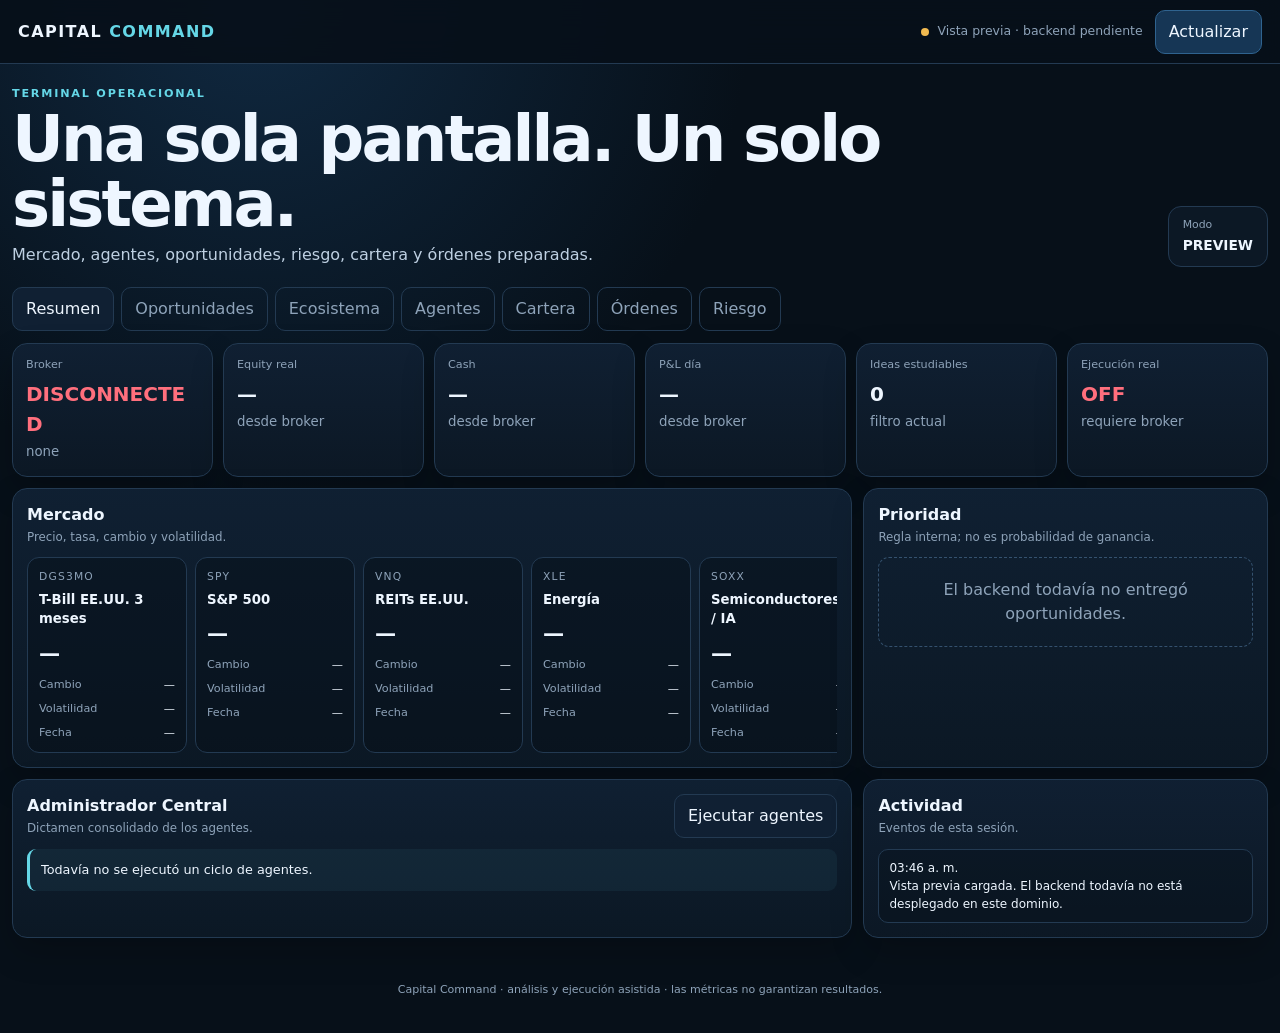
==== commit 6c91f0bb: "Add operational ecosystem view" ====
--- a/index.html
+++ b/index.html
@@ -31,6 +31,7 @@
   <nav class="tabs">
     <button class="tab active" data-view="overview">Resumen</button>
     <button class="tab" data-view="opportunities">Oportunidades</button>
+    <button class="tab" data-view="ecosystem">Ecosistema</button>
     <button class="tab" data-view="agents">Agentes</button>
     <button class="tab" data-view="portfolio">Cartera</button>
     <button class="tab" data-view="orders">Órdenes</button>
@@ -85,6 +86,76 @@
     </article>
   </section>
 
+  <section id="view-ecosystem" class="view">
+    <article class="panel ecosystem-panel">
+      <div class="panel-head">
+        <div>
+          <h2>Ecosistema operativo</h2>
+          <p>Flujo completo: datos → especialistas → controles → administrador central → orden → broker.</p>
+        </div>
+        <button id="runEcosystemBtn" class="btn primary">Ejecutar ciclo completo</button>
+      </div>
+
+      <div class="ecosystem-statusline">
+        <span id="backendBadge" class="status-pill waiting">BACKEND · PENDIENTE</span>
+        <span id="modelBadge" class="status-pill waiting">OPENAI · PENDIENTE</span>
+        <span id="brokerBadge" class="status-pill waiting">BROKER · DESCONECTADO</span>
+      </div>
+
+      <div class="eco-flow">
+        <div class="eco-stage">
+          <div class="eco-title">1 · DATOS</div>
+          <article class="eco-node source" data-node="Market Data">
+            <span class="node-led"></span>
+            <div><strong>Market Data</strong><small id="ecoMarketState">Esperando backend</small></div>
+          </article>
+        </div>
+
+        <div class="eco-arrow">→</div>
+
+        <div class="eco-stage specialists-stage">
+          <div class="eco-title">2 · ESPECIALISTAS</div>
+          <div class="eco-specialists">
+            <article class="eco-node ecosystem-agent" data-agent="Seguridad"><span class="node-led"></span><div><strong>Seguridad</strong><small>EN ESPERA</small></div></article>
+            <article class="eco-node ecosystem-agent" data-agent="Mercado"><span class="node-led"></span><div><strong>Mercado</strong><small>EN ESPERA</small></div></article>
+            <article class="eco-node ecosystem-agent" data-agent="Inmobiliario"><span class="node-led"></span><div><strong>Inmobiliario</strong><small>EN ESPERA</small></div></article>
+            <article class="eco-node ecosystem-agent" data-agent="Energía"><span class="node-led"></span><div><strong>Energía</strong><small>EN ESPERA</small></div></article>
+            <article class="eco-node ecosystem-agent" data-agent="IA / Semiconductores"><span class="node-led"></span><div><strong>IA / Semiconductores</strong><small>EN ESPERA</small></div></article>
+            <article class="eco-node ecosystem-agent" data-agent="Costos"><span class="node-led"></span><div><strong>Costos</strong><small>EN ESPERA</small></div></article>
+          </div>
+        </div>
+
+        <div class="eco-arrow">→</div>
+
+        <div class="eco-stage">
+          <div class="eco-title">3 · CONTROL</div>
+          <article class="eco-node ecosystem-agent control" data-agent="Riesgo"><span class="node-led"></span><div><strong>Riesgo</strong><small>EN ESPERA</small></div></article>
+          <article class="eco-node ecosystem-agent control" data-agent="Verificador"><span class="node-led"></span><div><strong>Verificador</strong><small>EN ESPERA</small></div></article>
+        </div>
+
+        <div class="eco-arrow">→</div>
+
+        <div class="eco-stage">
+          <div class="eco-title">4 · DECISIÓN</div>
+          <article class="eco-node central" data-node="Central"><span class="node-led"></span><div><strong>Administrador Central</strong><small id="ecoCentralState">EN ESPERA</small></div></article>
+        </div>
+
+        <div class="eco-arrow">→</div>
+
+        <div class="eco-stage">
+          <div class="eco-title">5 · EJECUCIÓN</div>
+          <article class="eco-node order"><span class="node-led"></span><div><strong>Orden preparada</strong><small id="ecoOrderState">REQUIERE APROBACIÓN</small></div></article>
+          <article class="eco-node broker"><span class="node-led"></span><div><strong>Broker</strong><small id="ecoBrokerState">DESCONECTADO</small></div></article>
+        </div>
+      </div>
+
+      <div class="ecosystem-console">
+        <div class="console-head"><span>TRAZA DEL CICLO</span><span id="cycleState">SIN EJECUTAR</span></div>
+        <div id="cycleTrace" class="console-body">El ecosistema mostrará aquí cada etapa cuando el backend esté ejecutándose.</div>
+      </div>
+    </article>
+  </section>
+
   <section id="view-agents" class="view">
     <article class="panel">
       <div class="panel-head"><div><h2>Mesa multiagente</h2><p>Especialistas, control y administrador central.</p></div><button id="runAgentsBtn2" class="btn primary">Ejecutar ciclo</button></div>
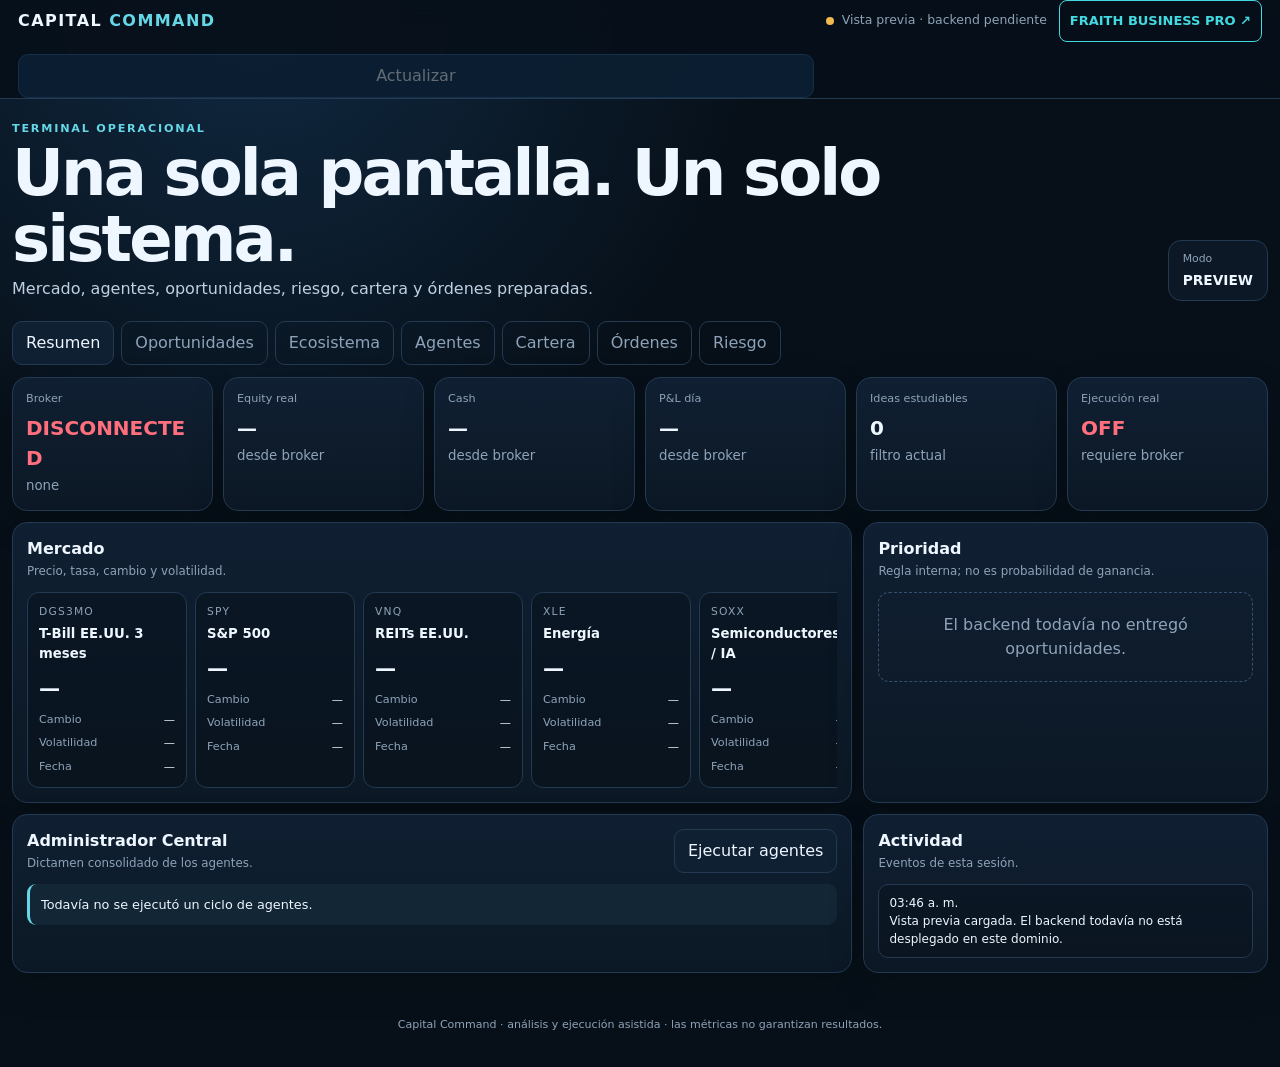
==== commit a6f2495b: "Link existing homepage to FRAITH BUSINESS PRO catalog" ====
--- a/index.html
+++ b/index.html
@@ -12,6 +12,7 @@
 <header class="topbar">
   <div class="brand">CAPITAL <span>COMMAND</span></div>
   <div class="system-state"><span id="liveDot" class="dot amber"></span><span id="systemLabel">Conectando…</span></div>
+  <a href="./fraith-business-pro/" aria-label="Conocer FRAITH BUSINESS PRO" style="display:inline-block;color:#42d9e1;text-decoration:none;font-size:13px;font-weight:700;padding:10px;border:1px solid #42d9e1;border-radius:8px">FRAITH BUSINESS PRO ↗</a>
   <button id="refreshBtn" class="btn primary">Actualizar</button>
 </header>
 
--- a/styles.css
+++ b/styles.css
@@ -26,3 +26,8 @@
 .bars{display:grid;gap:9px}.barrow{display:grid;grid-template-columns:54px 1fr 58px;align-items:center;gap:8px;font-size:.72rem}.bar{height:8px;border-radius:999px;background:#17283a;overflow:hidden}.bar span{display:block;height:100%;background:linear-gradient(90deg,var(--green),var(--amber),var(--red))}
 footer{padding:0 18px 34px;color:var(--muted);font-size:.69rem;text-align:center}
 @media(max-width:1100px){.kpis{grid-template-columns:repeat(3,1fr)}.agent-grid{grid-template-columns:repeat(2,1fr)}}@media(max-width:800px){.two,.hero{grid-template-columns:1fr}.market-grid{grid-template-columns:repeat(5,180px)}}@media(max-width:520px){.topbar{grid-template-columns:1fr auto}.system-state{display:none}.shell{width:min(100% - 14px,1450px)}.kpis{grid-template-columns:repeat(2,1fr);gap:7px}.agent-grid,.formgrid{grid-template-columns:1fr}h1{font-size:2.2rem}.panel,.kpi{padding:11px}}
+
+.ecosystem-panel{overflow:hidden}.ecosystem-statusline{display:flex;gap:7px;flex-wrap:wrap;margin:-2px 0 14px}.status-pill{border:1px solid var(--line);border-radius:999px;padding:5px 9px;font-size:.63rem;font-weight:800;letter-spacing:.06em}.status-pill.ok{color:var(--green);border-color:rgba(68,212,154,.35);background:rgba(68,212,154,.07)}.status-pill.waiting{color:var(--amber);border-color:rgba(241,186,80,.32);background:rgba(241,186,80,.06)}.status-pill.error{color:var(--red);border-color:rgba(255,111,125,.32);background:rgba(255,111,125,.06)}
+.eco-flow{display:grid;grid-template-columns:minmax(145px,.8fr) 24px minmax(360px,2fr) 24px minmax(145px,.8fr) 24px minmax(170px,.9fr) 24px minmax(160px,.9fr);gap:7px;align-items:stretch;overflow:auto;padding:4px 0 12px}.eco-stage{border:1px solid var(--line);border-radius:13px;padding:9px;background:rgba(5,13,22,.42);min-width:145px}.eco-title{color:var(--muted);font-size:.59rem;font-weight:900;letter-spacing:.12em;margin-bottom:8px}.eco-specialists{display:grid;grid-template-columns:repeat(2,minmax(145px,1fr));gap:7px}.eco-node{display:flex;align-items:flex-start;gap:8px;border:1px solid #29435e;border-radius:10px;padding:9px;background:#0a1623;min-height:58px;transition:.18s ease}.eco-node strong{display:block;font-size:.71rem}.eco-node small{display:block;color:var(--muted);font-size:.58rem;margin-top:2px}.node-led{flex:0 0 9px;width:9px;height:9px;border-radius:50%;background:#4a6074;margin-top:4px;box-shadow:0 0 0 3px rgba(74,96,116,.12)}.eco-node.running{border-color:rgba(101,215,231,.5);transform:translateY(-1px)}.eco-node.running .node-led{background:var(--cyan);box-shadow:0 0 0 4px rgba(101,215,231,.12),0 0 14px rgba(101,215,231,.4);animation:pulse 1s infinite}.eco-node.ok{border-color:rgba(68,212,154,.35)}.eco-node.ok .node-led{background:var(--green)}.eco-node.error{border-color:rgba(255,111,125,.4)}.eco-node.error .node-led{background:var(--red)}.eco-arrow{display:grid;place-items:center;color:#52708b;font-size:1.1rem}.ecosystem-console{margin-top:4px;border:1px solid var(--line);border-radius:11px;overflow:hidden;background:#050c13}.console-head{display:flex;justify-content:space-between;padding:8px 10px;border-bottom:1px solid var(--line);color:var(--muted);font-size:.61rem;font-weight:800;letter-spacing:.08em}.console-body{padding:10px;min-height:70px;max-height:220px;overflow:auto;white-space:pre-wrap;font: .69rem/1.55 ui-monospace,SFMono-Regular,Menlo,monospace;color:#bfd5e7}
+@keyframes pulse{50%{opacity:.45}}
+@media(max-width:900px){.eco-flow{grid-template-columns:1fr}.eco-arrow{transform:rotate(90deg);height:20px}.eco-specialists{grid-template-columns:repeat(2,minmax(0,1fr))}}@media(max-width:520px){.eco-specialists{grid-template-columns:1fr}}
